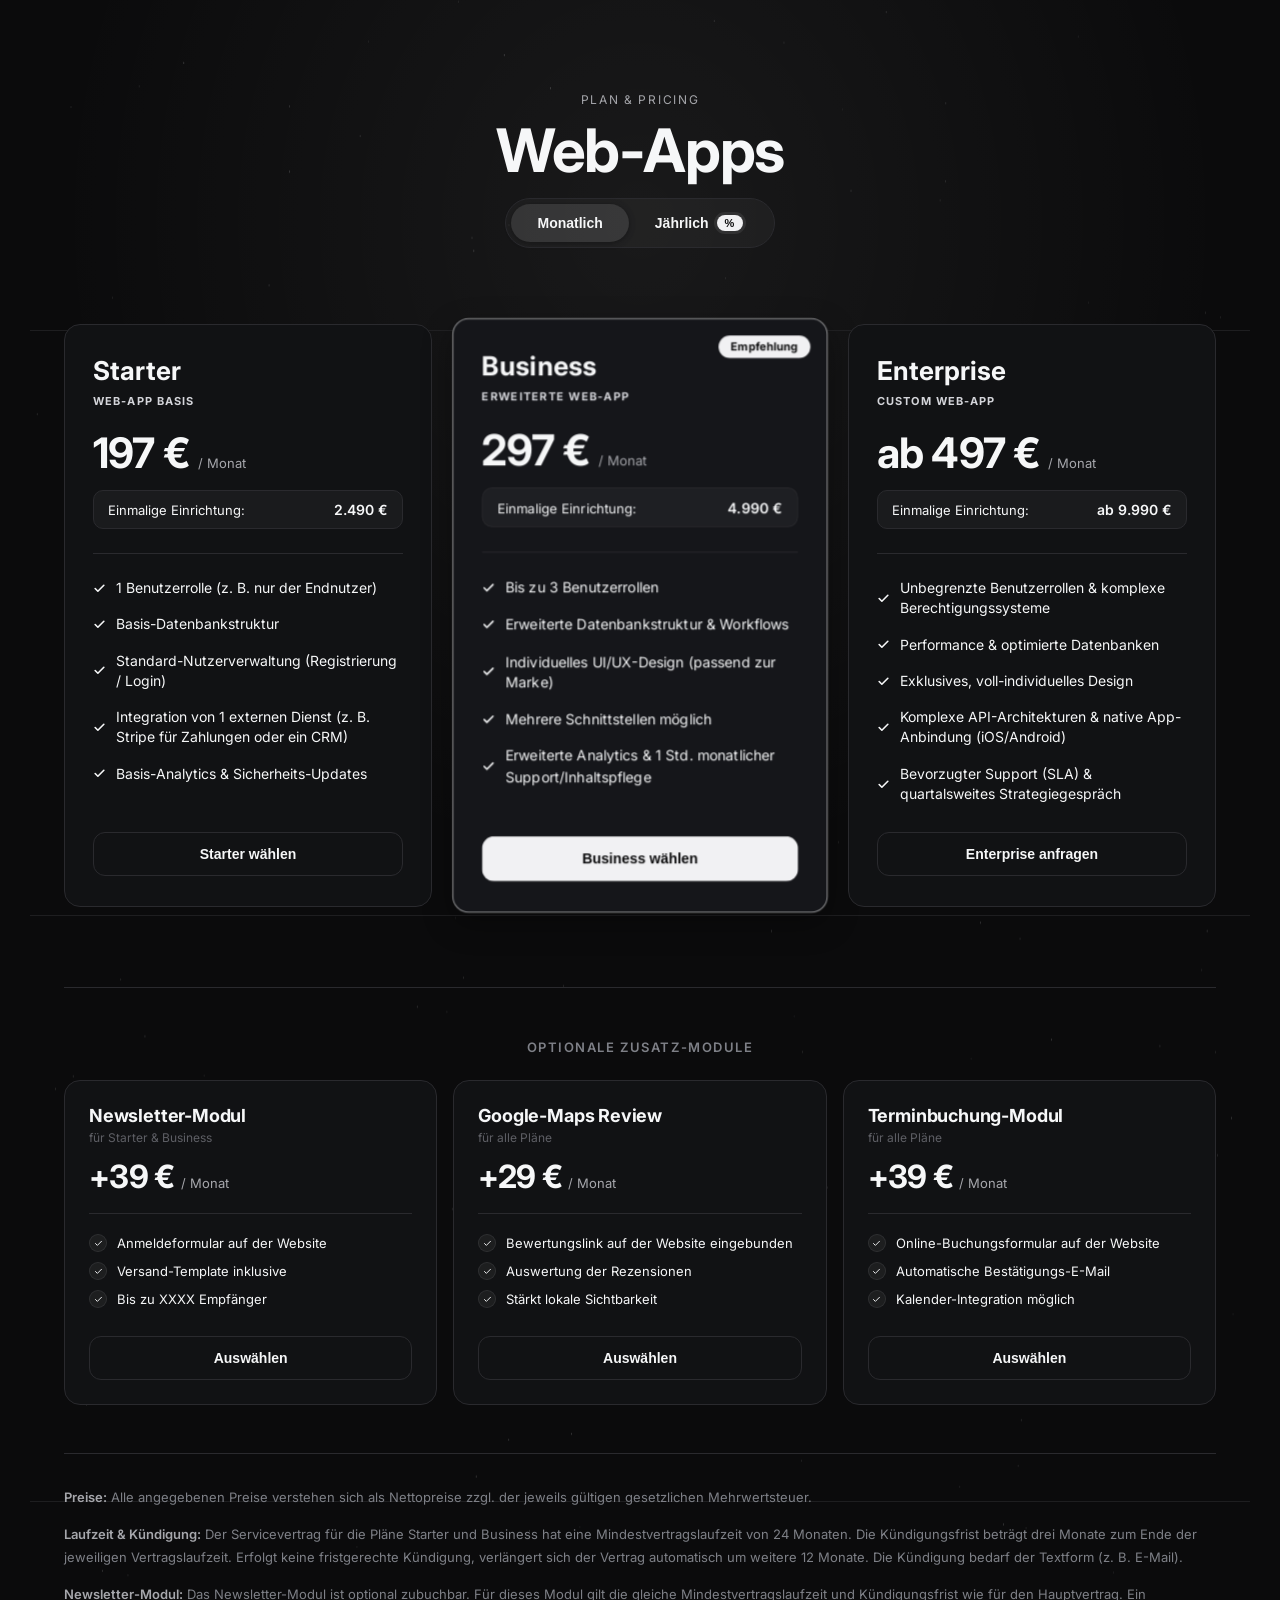
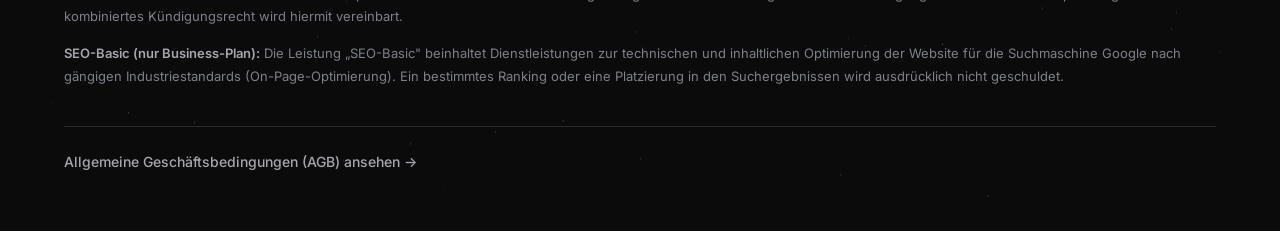
==== product-webapp/index.html @ 9362cd3d "Update Web-Apps pricing page with new prices, setup fees, features, and prefix support" ====
<!DOCTYPE html>
<html lang="de">

<head>
  <meta charset="UTF-8" />
  <meta name="viewport" content="width=device-width, initial-scale=1.0" />
  <title>Occto – Pricing</title>
  <link rel="preconnect" href="https://fonts.googleapis.com">
  <link rel="preconnect" href="https://fonts.gstatic.com" crossorigin>
  <link href="https://fonts.googleapis.com/css2?family=Inter:wght@400;500;600;700&display=swap" rel="stylesheet">
  <link rel="stylesheet" href="../shared-assets/style.css">
</head>

<body>
  <section data-locked id="root">
    <div class="vignette"></div>
    <div class="accent-lines" aria-hidden="true">
      <div class="hline"></div>
      <div class="hline"></div>
      <div class="hline"></div>
      <div class="vline"></div>
      <div class="vline"></div>
      <div class="vline"></div>
    </div>
    <canvas class="particles" id="particles"></canvas>

    <div class="container">
      <div class="head">
        <p class="kicker">Plan &amp; Pricing</p>
        <h1 class="title">Web-Apps</h1>
        <div class="toggle-wrap">
          <div class="toggle-group">
            <div class="toggle" role="tablist">
              <button id="btnMonthly" class="active" type="button">Monatlich</button>
              <button id="btnYearly" type="button">
                Jährlich
                <span class="save-pill">%</span>
              </button>
            </div>
            <div class="save-line" id="saveLine">&nbsp;</div>
          </div>
        </div>
      </div>

      <div class="grid" id="grid"></div>

      <hr class="section-divider">

      <div class="addons">
        <div class="addons-header">
          <span class="addons-eyebrow">Optionale Zusatz-Module</span>
        </div>
        <div class="addons-grid">
          <div class="addon-card">
            <h3 class="addon-name">Newsletter-Modul</h3>
            <p class="addon-avail">für Starter &amp; Business</p>
            <div class="addon-price-row">
              <span class="addon-amt">+39 €</span>
              <span class="addon-per">/ Monat</span>
            </div>
            <div class="addon-divider"></div>
            <ul class="addon-feat">
              <li>Anmeldeformular auf der Website</li>
              <li>Versand-Template inklusive</li>
              <li>Bis zu XXXX Empfänger</li>
            </ul>
            <button class="btn btn-ghost" type="button" onclick="window.location.href='mailto:hello@occto.com?subject=Anfrage Newsletter-Modul'">Auswählen</button>
          </div>
          <div class="addon-card">
            <h3 class="addon-name">Google-Maps Review</h3>
            <p class="addon-avail">für alle Pläne</p>
            <div class="addon-price-row">
              <span class="addon-amt">+29 €</span>
              <span class="addon-per">/ Monat</span>
            </div>
            <div class="addon-divider"></div>
            <ul class="addon-feat">
              <li>Bewertungslink auf der Website eingebunden</li>
              <li>Auswertung der Rezensionen</li>
              <li>Stärkt lokale Sichtbarkeit</li>
            </ul>
            <button class="btn btn-ghost" type="button" onclick="window.location.href='mailto:hello@occto.com?subject=Anfrage Google-Maps Review'">Auswählen</button>
          </div>
          <div class="addon-card">
            <h3 class="addon-name">Terminbuchung-Modul</h3>
            <p class="addon-avail">für alle Pläne</p>
            <div class="addon-price-row">
              <span class="addon-amt">+39 €</span>
              <span class="addon-per">/ Monat</span>
            </div>
            <div class="addon-divider"></div>
            <ul class="addon-feat">
              <li>Online-Buchungsformular auf der Website</li>
              <li>Automatische Bestätigungs-E-Mail</li>
              <li>Kalender-Integration möglich</li>
            </ul>
            <button class="btn btn-ghost" type="button" onclick="window.location.href='mailto:hello@occto.com?subject=Anfrage Terminbuchung-Modul'">Auswählen</button>
          </div>
        </div>
      </div>

      <div class="legal">
        <p><b>Preise:</b> Alle angegebenen Preise verstehen sich als Nettopreise zzgl. der jeweils gültigen gesetzlichen
          Mehrwertsteuer.</p>
        <p><b>Laufzeit & Kündigung:</b> Der Servicevertrag für die Pläne Starter und Business hat eine
          Mindestvertragslaufzeit von 24 Monaten. Die Kündigungsfrist beträgt drei Monate zum Ende der jeweiligen
          Vertragslaufzeit. Erfolgt keine fristgerechte Kündigung, verlängert sich der Vertrag automatisch um weitere 12
          Monate. Die Kündigung bedarf der Textform (z.&nbsp;B. E-Mail).</p>

        <p><b>Newsletter-Modul:</b> Das Newsletter-Modul ist optional zubuchbar. Für dieses Modul gilt die gleiche
          Mindestvertragslaufzeit und Kündigungsfrist wie für den Hauptvertrag. Ein kombiniertes Kündigungsrecht wird
          hiermit vereinbart.</p>
        <p><b>SEO-Basic (nur Business-Plan):</b> Die Leistung „SEO-Basic" beinhaltet Dienstleistungen zur technischen
          und inhaltlichen Optimierung der Website für die Suchmaschine Google nach gängigen Industriestandards
          (On-Page-Optimierung). Ein bestimmtes Ranking oder eine Platzierung in den Suchergebnissen wird ausdrücklich
          nicht geschuldet.</p>

        <div class="legal-footer">
          <a href="../agb.html">Allgemeine Geschäftsbedingungen (AGB) ansehen &rarr;</a>
        </div>
      </div>
    </div>
  </section>

  <script>
    // CHECK SVG icon
    const ICON_CHECK = '<svg xmlns="http://www.w3.org/2000/svg" viewBox="0 0 24 24" fill="none" stroke="currentColor" stroke-width="3" stroke-linecap="round" stroke-linejoin="round"><polyline points="20 6 9 17 4 12"/></svg>';

    // Yearly = 11 × monthly  →  1 Monat gratis
    const YEAR_MULT = 11;

    const plans = [
      {
        id: "starter",
        name: "Starter",
        concept: "Web-App Basis",
        monthly: 197,
        setup: "2.490 €",
        features: [
          { label: "Umfang", value: "1 Benutzerrolle (z. B. nur der Endnutzer)" },
          { label: "Datenbank", value: "Basis-Datenbankstruktur" },
          { label: "Nutzer", value: "Standard-Nutzerverwaltung (Registrierung / Login)" },
          { label: "Schnittstelle", value: "Integration von 1 externen Dienst (z. B. Stripe für Zahlungen oder ein CRM)" },
          { label: "Service", value: "Basis-Analytics & Sicherheits-Updates" },
        ],
        cta: "Starter wählen",
        highlighted: false,
      },
      {
        id: "business",
        name: "Business",
        concept: "Erweiterte Web-App",
        monthly: 297,
        setup: "4.990 €",
        features: [
          { label: "Umfang", value: "Bis zu 3 Benutzerrollen" },
          { label: "Datenbank", value: "Erweiterte Datenbankstruktur & Workflows" },
          { label: "Design", value: "Individuelles UI/UX-Design (passend zur Marke)" },
          { label: "Schnittstelle", value: "Mehrere Schnittstellen möglich" },
          { label: "Support", value: "Erweiterte Analytics & 1 Std. monatlicher Support/Inhaltspflege" },
        ],
        cta: "Business wählen",
        highlighted: true,
        badge: "Empfehlung",
      },
      {
        id: "enterprise",
        name: "Enterprise",
        concept: "Custom Web-App",
        monthly: 497,
        setup: "ab 9.990 €",
        prefix: "ab ",
        features: [
          { label: "Umfang", value: "Unbegrenzte Benutzerrollen & komplexe Berechtigungssysteme" },
          { label: "Datenbank", value: "Performance & optimierte Datenbanken" },
          { label: "Design", value: "Exklusives, voll-individuelles Design" },
          { label: "Schnittstelle", value: "Komplexe API-Architekturen & native App-Anbindung (iOS/Android)" },
          { label: "Support", value: "Bevorzugter Support (SLA) & quartalsweites Strategiegespräch" },
        ],
        cta: "Enterprise anfragen",
      },
    ];

    let isYearly = false;

    const fmtEUR = (n) => new Intl.NumberFormat("de-DE", { style: "currency", currency: "EUR", maximumFractionDigits: 0 }).format(n);

    function render() {
      const grid = document.getElementById("grid");
      grid.innerHTML = "";
      plans.forEach((p, i) => {
        const yearly = p.monthly * YEAR_MULT;
        const price = isYearly ? yearly : p.monthly;
        const unit = isYearly ? "/ Jahr" : "/ Monat";
        const popClass = p.highlighted ? "pop is-anim" : "";
        const badge = p.badge
          ? `<div class="badge">${p.badge}</div>` : "";

        const featHtml = p.features.map(f =>
          `<li>
             <span class="check">${ICON_CHECK}</span>
             <span class="value">${f.value}</span>
           </li>`
        ).join("");

        const btnClass = p.highlighted ? "btn btn-primary" : "btn btn-ghost";
        const prefix = p.prefix ? p.prefix : "";
        const savingsHtml = isYearly
          ? `<div class="savings show"><span class="savings-dot"></span>Du sparst ${prefix}${fmtEUR(p.monthly)} / Jahr</div>`
          : `<div class="savings">&nbsp;</div>`;

        const html = `
        <div class="card ${popClass}" style="animation-delay:${0.32 + i * 0.08}s">
          ${badge}
          <h3 class="plan-name">${p.name}</h3>
          <p class="plan-concept">${p.concept}</p>

          <div class="price-row">
            <span class="price">${prefix}${fmtEUR(price)}</span>
            <span class="price-unit">${unit}</span>
          </div>
          ${savingsHtml}
          <div class="setup">Einmalige Einrichtung: <b>${p.setup}</b></div>

          <div class="divider"></div>

          <ul class="feat">${featHtml}</ul>

          <button class="${btnClass}" type="button" onclick="window.location.href='mailto:hello@occto.com?subject=Anfrage Paket ${p.name}'">
            ${p.cta}
          </button>
        </div>`;
        grid.insertAdjacentHTML("beforeend", html);
      });

      // Update savings line under toggle
      const line = document.getElementById("saveLine");
      line.innerHTML = isYearly
        ? `Bei jährlicher Zahlung: <b>1 Monat gratis</b> in jedem Paket inklusive`
        : `&nbsp;`;
    }

    const btnM = document.getElementById("btnMonthly");
    const btnY = document.getElementById("btnYearly");
    btnM.addEventListener("click", () => { isYearly = false; btnM.classList.add("active"); btnY.classList.remove("active"); render(); });
    btnY.addEventListener("click", () => { isYearly = true; btnY.classList.add("active"); btnM.classList.remove("active"); render(); });

    render();

    // After entrance animation, clear it so CSS hover transform can take over
    document.getElementById("grid").addEventListener("animationend", e => {
      const el = e.target;
      if (el.classList.contains("pop")) {
        el.style.animation = "none";
        el.style.opacity = "1";
      }
    });

    // Reveal animations
    requestAnimationFrame(() => document.getElementById("root").classList.add("is-ready"));

    // Particle background
    (function () {
      const canvas = document.getElementById("particles");
      const ctx = canvas.getContext("2d");
      function size() {
        const r = canvas.parentElement.getBoundingClientRect();
        const dpr = Math.min(window.devicePixelRatio || 1, 2);
        canvas.width = Math.floor(r.width * dpr);
        canvas.height = Math.floor(r.height * dpr);
        canvas.style.width = r.width + "px";
        canvas.style.height = r.height + "px";
        ctx.setTransform(dpr, 0, 0, dpr, 0, 0);
      }
      let parts = [], raf = 0;
      const make = () => ({
        x: Math.random() * canvas.width, y: Math.random() * canvas.height,
        v: Math.random() * 0.25 + 0.05, o: Math.random() * 0.35 + 0.15
      });
      function init() {
        parts = [];
        const w = canvas.width / (window.devicePixelRatio || 1);
        const h = canvas.height / (window.devicePixelRatio || 1);
        const count = Math.floor((w * h) / 12000);
        for (let i = 0; i < count; i++) parts.push(make());
      }
      function draw() {
        const w = canvas.width / (window.devicePixelRatio || 1);
        const h = canvas.height / (window.devicePixelRatio || 1);
        ctx.clearRect(0, 0, w, h);
        parts.forEach(p => {
          p.y -= p.v;
          if (p.y < 0) { p.x = Math.random() * w; p.y = h + Math.random() * 40; p.v = Math.random() * 0.25 + 0.05; p.o = Math.random() * 0.35 + 0.15; }
          ctx.fillStyle = `rgba(240,240,242,${p.o})`;
          ctx.fillRect(p.x, p.y, 0.7, 2.2);
        });
        raf = requestAnimationFrame(draw);
      }
      size(); init(); draw();
      new ResizeObserver(() => { size(); init(); }).observe(document.getElementById("root"));
    })();
  </script>
</body>

</html>
---- shared-assets/style.css ----
:root {
  --bg: #0b0b0c;
  --text: #f6f7f8;
  --muted: #a6a7ac;
  --border: #2a2a2e;
  --card: #111214;
  --card-muted: #0f1012;
  --card-pop: #15161a;
  --accent-line: #27272a;
  --glow: rgba(255, 255, 255, 0.08);
  --btn-primary-bg: #f1f1f3;
  --btn-primary-fg: #0c0c0d;
  --btn-ghost-border: #2a2a2e;
  --btn-ghost-hover: rgba(255, 255, 255, 0.04);
}

* {
  box-sizing: border-box
}

html,
body {
  margin: 0;
  min-height: 100%;
  background: var(--bg);
  color: var(--text);
  font-family: "Inter", -apple-system, BlinkMacSystemFont, sans-serif;
  overflow-x: hidden;
  scrollbar-gutter: stable both-edges;
  color-scheme: dark
}

section[data-locked] {
  position: relative;
  width: 100%;
  min-height: 100vh;
  overflow: hidden
}

.vignette {
  position: absolute;
  inset: 0;
  pointer-events: none;
  background: radial-gradient(80% 60% at 50% 12%, rgba(255, 255, 255, .06), transparent 60%)
}

.accent-lines {
  position: absolute;
  inset: 0;
  pointer-events: none;
  opacity: .7
}

.accent-lines .hline,
.accent-lines .vline {
  position: absolute;
  background: var(--accent-line);
  animation-fill-mode: forwards
}

.accent-lines .hline {
  left: 0;
  right: 0;
  height: 1px;
  transform: scaleX(0);
  transform-origin: 50% 50%
}

.accent-lines .vline {
  top: 0;
  bottom: 0;
  width: 1px;
  transform: scaleY(0);
  transform-origin: 50% 0%
}

.is-ready .accent-lines .hline:nth-of-type(1) {
  top: 18%;
  animation: drawX .6s ease .08s forwards
}

.is-ready .accent-lines .hline:nth-of-type(2) {
  top: 50%;
  animation: drawX .6s ease .16s forwards
}

.is-ready .accent-lines .hline:nth-of-type(3) {
  top: 82%;
  animation: drawX .6s ease .24s forwards
}

.is-ready .accent-lines .vline:nth-of-type(1) {
  left: 18%;
  animation: drawY .7s ease .20s forwards
}

.is-ready .accent-lines .vline:nth-of-type(2) {
  left: 50%;
  animation: drawY .7s ease .28s forwards
}

.is-ready .accent-lines .vline:nth-of-type(3) {
  left: 82%;
  animation: drawY .7s ease .36s forwards
}

@keyframes drawX {
  to {
    transform: scaleX(1)
  }
}

@keyframes drawY {
  to {
    transform: scaleY(1)
  }
}

canvas.particles {
  position: absolute;
  inset: 0;
  width: 100%;
  height: 100%;
  opacity: .5;
  pointer-events: none
}

.container {
  position: relative;
  max-width: 1200px;
  margin: 0 auto;
  padding: 80px 24px 60px
}

.head {
  text-align: center;
  max-width: 760px;
  margin: 0 auto 48px
}

.kicker,
.title,
.subtitle,
.toggle-wrap {
  opacity: 0;
  transform: translateY(8px)
}

.is-ready .kicker {
  animation: kIn .5s ease .08s forwards;
  letter-spacing: .22em
}

.is-ready .title {
  animation: tIn .6s cubic-bezier(.22, 1, .36, 1) .16s forwards
}

.is-ready .subtitle {
  animation: sIn .6s ease .26s forwards
}

.is-ready .toggle-wrap {
  animation: sIn .6s ease .32s forwards
}

@keyframes kIn {
  to {
    opacity: .9;
    transform: none;
    letter-spacing: .14em
  }
}

@keyframes tIn {
  to {
    opacity: 1;
    transform: none
  }
}

@keyframes sIn {
  to {
    opacity: 1;
    transform: none
  }
}

.kicker {
  font-size: 12px;
  text-transform: uppercase;
  letter-spacing: .14em;
  color: #b5b6bb;
  margin-bottom: 12px
}

.title {
  font-size: clamp(36px, 5vw, 60px);
  font-weight: 700;
  letter-spacing: -.02em;
  line-height: 1.05;
  margin: 0 0 16px
}

.title-dim {
  color: #4a4b52
}

.subtitle {
  font-size: 18px;
  color: var(--muted);
  margin: 0 0 24px
}

/* Toggle group with savings hint */
.toggle-group {
  display: inline-flex;
  flex-direction: column;
  align-items: center;
  gap: 10px
}

.toggle {
  display: inline-flex;
  align-items: center;
  border-radius: 9999px;
  padding: 5px;
  background: rgba(255, 255, 255, .04);
  border: 1px solid var(--border);
  position: relative
}

.toggle button {
  position: relative;
  padding: 11px 26px;
  border-radius: 9999px;
  font-size: 14px;
  font-weight: 600;
  border: 0;
  cursor: pointer;
  color: var(--text);
  background: transparent;
  transition: background .2s ease, color .2s ease, box-shadow .2s ease;
  display: inline-flex;
  align-items: center;
  gap: 8px
}

.toggle button.active {
  background: rgba(255, 255, 255, .10);
  color: var(--text);
  box-shadow: 0 1px 6px rgba(0, 0, 0, .35)
}

.toggle button .save-pill {
  display: inline-flex;
  align-items: center;
  gap: 4px;
  background: #f1f1f3;
  color: #0c0c0d;
  border-radius: 9999px;
  padding: 2px 8px;
  font-size: 11px;
  font-weight: 700;
  letter-spacing: .02em;
  box-shadow: 0 0 0 3px rgba(255, 255, 255, .08)
}

.save-line {
  font-size: 13px;
  color: #b5b6bb;
  min-height: 18px;
  transition: opacity .2s
}

.save-line b {
  color: #f6f7f8;
  font-weight: 700
}

.grid {
  display: grid;
  grid-template-columns: 1fr;
  gap: 24px;
  max-width: 1200px;
  margin: 0 auto
}

@media(min-width:900px) {
  .grid {
    grid-template-columns: repeat(3, 1fr)
  }
}

.card {
  position: relative;
  background: var(--card);
  border: 1px solid var(--border);
  border-radius: 16px;
  padding: 30px 28px;
  opacity: 0;
  transform: translateY(12px);
  display: flex;
  flex-direction: column
}

.is-ready .card {
  animation: fadeUp .6s ease forwards
}

@keyframes fadeUp {
  to {
    opacity: 1;
    transform: translateY(0)
  }
}

.card.pop {
  background: var(--card-pop);
  border-color: rgba(255, 255, 255, .55);
  transform: scale(1.02);
  box-shadow: 0 10px 30px rgba(0, 0, 0, .35);
  backdrop-filter: blur(6px);
  transition: transform .2s ease, border-color .2s ease, box-shadow .2s ease
}

.card.pop:hover {
  transform: scale(1.05);
  border-color: rgba(255, 255, 255, .8);
  box-shadow: 0 20px 56px rgba(0, 0, 0, .5), 0 0 0 1px rgba(255, 255, 255, .08)
}

.card.pop.is-anim {
  animation: fadeUpPop .6s ease forwards
}

@keyframes fadeUpPop {
  to {
    opacity: 1;
    transform: translateY(0) scale(1.02)
  }
}

.badge {
  position: absolute;
  top: 16px;
  right: 16px;
  background: #f1f1f3;
  border: none;
  border-radius: 9999px;
  padding: 4px 12px;
  font-size: 11px;
  font-weight: 700;
  color: #0c0c0d;
  display: flex;
  align-items: center;
  gap: 6px
}

.badge .dot {
  display: inline-block;
  width: 5px;
  height: 5px;
  border-radius: 50%;
  background: #0c0c0d;
  opacity: .5;
  animation: pulse 1.6s infinite
}

@keyframes pulse {
  50% {
    opacity: .4
  }
}

.plan-name {
  font-size: 26px;
  font-weight: 700;
  margin: 0 0 8px;
  color: var(--text)
}

.plan-concept {
  display: inline-block;
  font-size: 11px;
  font-weight: 700;
  text-transform: uppercase;
  letter-spacing: .1em;
  color: #d4d5da;
  margin: 0 0 24px
}

.price-row {
  display: flex;
  align-items: baseline;
  gap: 8px;
  flex-wrap: wrap
}

.price {
  font-size: 42px;
  font-weight: 700;
  color: var(--text);
  line-height: 1;
  letter-spacing: -.02em
}

.price-unit {
  font-size: 13px;
  color: var(--muted)
}

.savings {
  display: inline-flex;
  align-items: center;
  gap: 7px;
  font-size: 12px;
  font-weight: 700;
  color: #e6e7ea;
  background: rgba(255, 255, 255, .06);
  border: 1px solid rgba(255, 255, 255, .12);
  border-radius: 9999px;
  padding: 0 12px;
  height: 0;
  overflow: hidden;
  margin-top: 0;
  opacity: 0;
  letter-spacing: .01em;
  transition: opacity .25s ease, height .25s ease, margin-top .25s ease, padding .25s ease
}

.savings.show {
  height: 30px;
  margin-top: 10px;
  padding: 5px 12px;
  opacity: 1
}

.savings .savings-dot {
  width: 5px;
  height: 5px;
  border-radius: 50%;
  background: rgba(255, 255, 255, .6);
  flex-shrink: 0
}

.setup {
  margin-top: 14px;
  display: inline-flex;
  align-items: center;
  justify-content: space-between;
  width: 100%;
  background: rgba(255, 255, 255, .04);
  border: 1px solid var(--border);
  border-radius: 10px;
  padding: 10px 14px;
  font-size: 13px;
  color: var(--text)
}

.setup b {
  color: var(--text);
  font-weight: 600;
  font-size: 14px
}

.divider {
  height: 1px;
  background: var(--border);
  margin: 24px 0
}

/* Cleaner, more readable bullets */
.feat {
  list-style: none;
  padding: 0;
  margin: 0 0 28px;
  display: flex;
  flex-direction: column;
  gap: 16px
}

.feat li {
  display: flex;
  align-items: center;
  gap: 10px
}

.feat .check {
  display: inline-flex;
  align-items: center;
  justify-content: center;
  color: #f6f7f8;
  flex-shrink: 0
}

.feat .check svg {
  width: 13px;
  height: 13px
}

.feat .label {
  display: none
}

.feat .value {
  font-size: 14px;
  line-height: 1.45;
  color: var(--text);
  font-weight: 400
}

.btn {
  display: inline-flex;
  align-items: center;
  justify-content: center;
  gap: 8px;
  width: 100%;
  padding: 13px 18px;
  border-radius: 12px;
  font-weight: 600;
  font-size: 14px;
  cursor: pointer;
  transition: filter .15s ease, background .2s ease, transform .15s ease;
  border: 1px solid transparent;
  text-decoration: none;
  margin-top: auto
}

.btn-primary {
  background: var(--btn-primary-bg);
  color: var(--btn-primary-fg)
}

.btn-primary:hover {
  filter: brightness(.95)
}

.btn-ghost {
  background: transparent;
  color: var(--text);
  border-color: var(--btn-ghost-border)
}

.btn-ghost:hover {
  background: var(--btn-ghost-hover)
}

.btn:active {
  transform: translateY(1px)
}

.section-divider {
  border: none;
  border-top: 1px solid var(--border);
  margin: 80px 0 0
}

/* Add-ons */
.addons {
  margin-top: 48px
}

.addons-header {
  text-align: center;
  margin-bottom: 24px
}

.addons-eyebrow {
  display: inline-flex;
  align-items: center;
  gap: 6px;
  font-size: 13px;
  text-transform: uppercase;
  letter-spacing: .12em;
  color: #7e8087;
  font-weight: 600
}

.addons-eyebrow .pulse {
  width: 4px;
  height: 4px;
  border-radius: 9999px;
  background: rgba(255, 255, 255, .4);
  animation: pulse 1.8s infinite
}

.addons-grid {
  display: grid;
  grid-template-columns: 1fr;
  gap: 16px
}

@media(min-width: 760px) {
  .addons-grid {
    grid-template-columns: repeat(3, 1fr)
  }
}

.addon-card {
  background: var(--card);
  border: 1px solid var(--border);
  border-radius: 16px;
  padding: 24px 24px;
  display: flex;
  flex-direction: column
}

.addon-name {
  font-size: 18px;
  font-weight: 700;
  letter-spacing: -.01em;
  margin: 0 0 4px;
  color: var(--text)
}

.addon-avail {
  font-size: 12px;
  color: #5e5f65;
  margin: 0 0 16px
}

.addon-price-row {
  display: flex;
  align-items: baseline;
  gap: 6px
}

.addon-amt {
  font-size: 32px;
  font-weight: 700;
  color: var(--text);
  letter-spacing: -.02em;
  line-height: 1
}

.addon-per {
  font-size: 13px;
  color: var(--muted)
}

.addon-divider {
  height: 1px;
  background: var(--border);
  margin: 20px 0
}

.addon-card .btn {
  margin-top: 28px
}

.addon-feat {
  list-style: none;
  padding: 0;
  margin: 0;
  display: flex;
  flex-direction: column;
  gap: 10px
}

.addon-feat li {
  display: flex;
  align-items: center;
  gap: 10px;
  font-size: 13px;
  color: var(--text)
}

.addon-feat li::before {
  content: "";
  display: inline-block;
  width: 16px;
  height: 16px;
  flex-shrink: 0;
  background: rgba(255, 255, 255, .05);
  border: 1px solid rgba(255, 255, 255, .08);
  border-radius: 50%;
  background-image: url("data:image/svg+xml,%3Csvg xmlns='http://www.w3.org/2000/svg' viewBox='0 0 24 24' fill='none' stroke='%23f6f7f8' stroke-width='2.5' stroke-linecap='round' stroke-linejoin='round'%3E%3Cpolyline points='20 6 9 17 4 12'/%3E%3C/svg%3E");
  background-size: 9px;
  background-repeat: no-repeat;
  background-position: center
}

.legal {
  margin-top: 48px;
  border-top: 1px solid var(--border);
  padding-top: 32px;
  display: flex;
  flex-direction: column;
  gap: 14px
}

.legal p {
  margin: 0;
  font-size: 13px;
  line-height: 1.75;
  color: #7e8087
}

.legal p b {
  color: #a6a7ac;
  font-weight: 600
}

.legal-footer {
  margin-top: 24px;
  padding-top: 24px;
  border-top: 1px solid var(--border)
}

.legal-footer a {
  display: inline-flex;
  align-items: center;
  gap: 6px;
  font-size: 14px;
  font-weight: 500;
  color: #a6a7ac;
  text-decoration: none;
  transition: color .15s ease
}

.legal-footer a:hover {
  color: var(--text)
}

/* ── Mobile ──────────────────────────────────────────── */
@media(max-width: 640px) {

  html,
  body {
    scrollbar-gutter: auto
  }

  .container {
    padding: 40px 16px 48px
  }

  .head {
    margin-bottom: 28px
  }

  .title {
    font-size: 32px
  }

  .subtitle {
    font-size: 15px
  }

  .toggle {
    width: 100%
  }

  .toggle button {
    flex: 1;
    justify-content: center;
    padding: 10px 12px;
    font-size: 13px
  }

  .toggle button .save-pill {
    font-size: 10px;
    padding: 2px 6px
  }

  .save-line {
    font-size: 12px
  }

  .accent-lines .vline {
    display: none
  }

  canvas.particles {
    display: none
  }

  .card {
    padding: 22px 18px
  }

  /* Remove scale on mobile – avoids horizontal overflow */
  .card.pop {
    transform: none;
    box-shadow: 0 4px 20px rgba(0, 0, 0, .3)
  }

  .card.pop.is-anim {
    animation-name: fadeUp
  }

  .card.pop:hover {
    transform: none
  }

  .plan-name {
    font-size: 20px
  }

  .price {
    font-size: 34px
  }

  .setup {
    font-size: 12px
  }

  .feat {
    gap: 14px
  }

  .btn {
    padding: 12px 16px;
    font-size: 13px
  }

  .section-divider {
    margin: 56px 0 0
  }

  .addons {
    margin-top: 40px
  }

  .addons-header {
    margin-bottom: 20px
  }

  .addons-eyebrow {
    font-size: 11px
  }

  .addon-card {
    padding: 20px 18px
  }

  .addon-amt {
    font-size: 26px
  }

  .addon-name {
    font-size: 16px
  }

  .addon-feat li {
    font-size: 13px
  }

  .legal {
    margin-top: 40px
  }

  .legal p {
    font-size: 12px;
    line-height: 1.65
  }

  .legal-footer a {
    font-size: 13px
  }
}
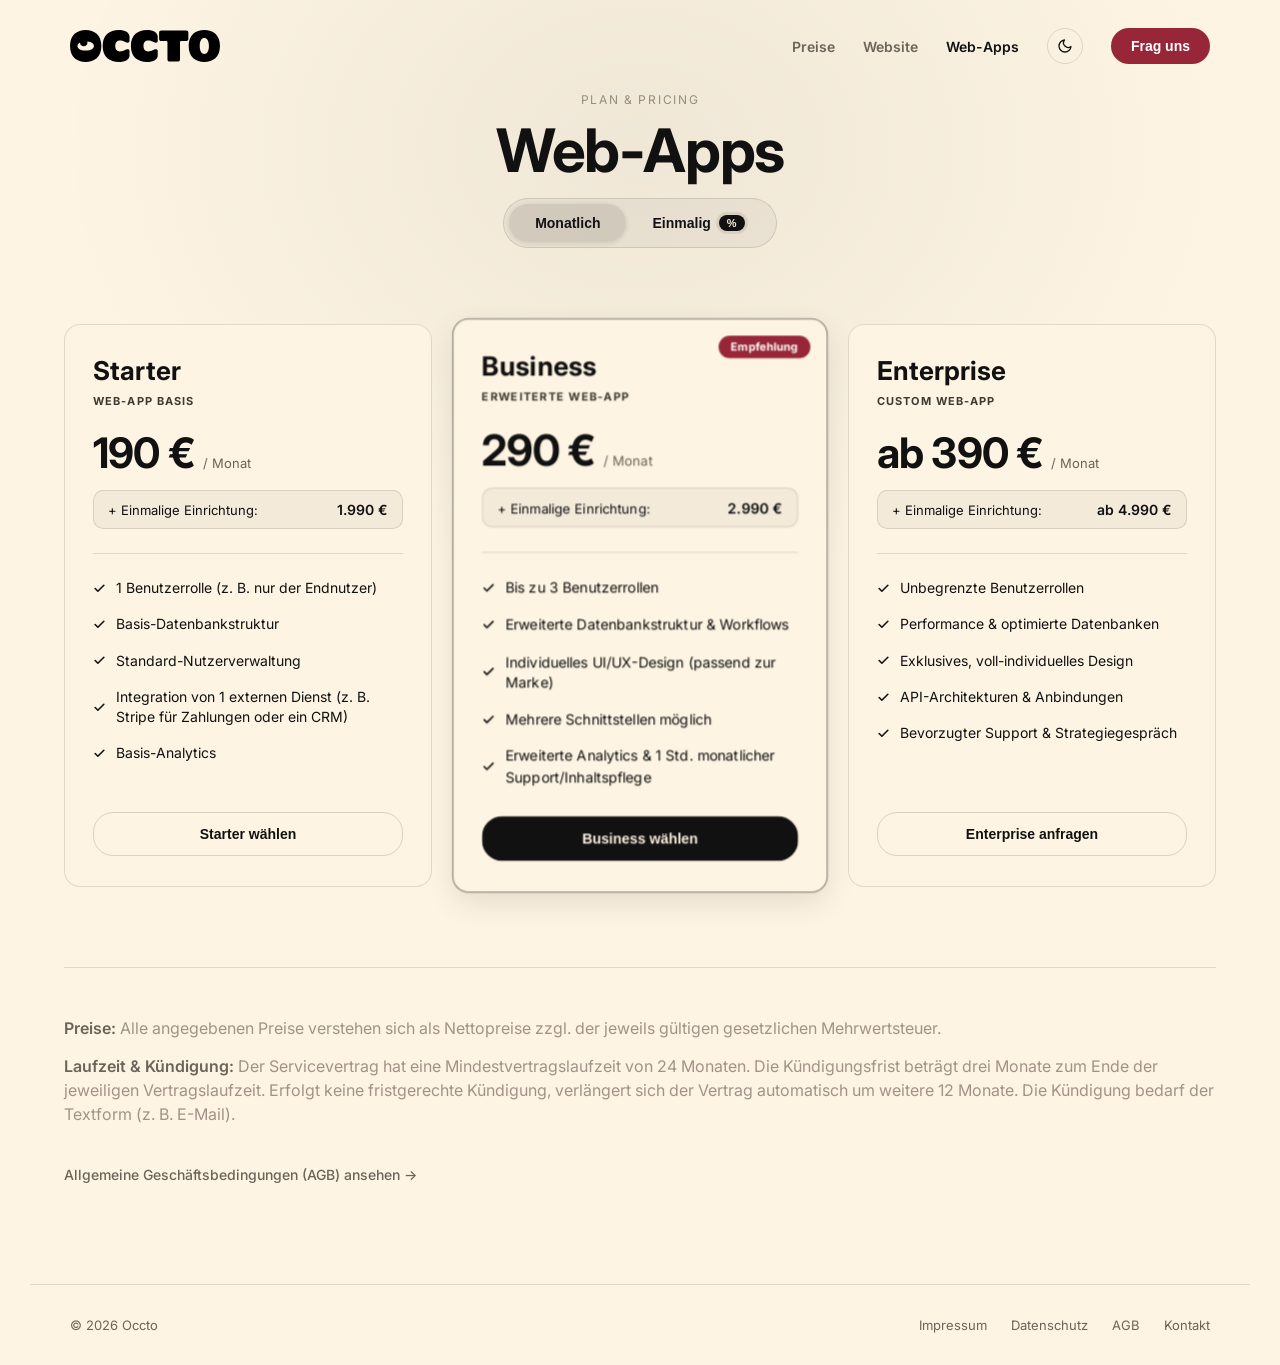
==== commit 6bd063e5: "Add light/dark theme, site nav, footer, legal pages, and mobile menu Introduces a shared header (log" ====
--- a/product-webapp/index.html
+++ b/product-webapp/index.html
@@ -3,26 +3,51 @@
 
 <head>
   <meta charset="UTF-8" />
+  <script>
+    if (localStorage.getItem('occto-theme') === 'dark') document.documentElement.setAttribute('data-theme', 'dark');
+  </script>
   <meta name="viewport" content="width=device-width, initial-scale=1.0" />
   <title>Occto – Pricing</title>
   <link rel="preconnect" href="https://fonts.googleapis.com">
   <link rel="preconnect" href="https://fonts.gstatic.com" crossorigin>
   <link href="https://fonts.googleapis.com/css2?family=Inter:wght@400;500;600;700&display=swap" rel="stylesheet">
   <link rel="stylesheet" href="../shared-assets/style.css">
+  <style>
+    .legal-footer {
+      border-top: none;
+      padding-top: 0;
+    }
+    .legal {
+      border-top: none;
+      padding-top: 0;
+    }
+  </style>
 </head>
 
 <body>
   <section data-locked id="root">
     <div class="vignette"></div>
-    <div class="accent-lines" aria-hidden="true">
-      <div class="hline"></div>
-      <div class="hline"></div>
-      <div class="hline"></div>
-      <div class="vline"></div>
-      <div class="vline"></div>
-      <div class="vline"></div>
-    </div>
     <canvas class="particles" id="particles"></canvas>
+
+    <header class="site-nav">
+      <a href="../index.html" aria-label="Occto Startseite">
+        <img class="site-nav-logo logo-light" src="../shared-assets/occto-logo-black.svg" alt="Occto" />
+        <img class="site-nav-logo logo-dark" src="../shared-assets/occto-logo-white.svg" alt="Occto" />
+      </a>
+      <button class="nav-burger" type="button" onclick="toggleMobileNav()" aria-label="Menü öffnen">
+        <svg xmlns="http://www.w3.org/2000/svg" viewBox="0 0 24 24" fill="none" stroke="currentColor" stroke-width="2" stroke-linecap="round" stroke-linejoin="round"><line x1="3" y1="6" x2="21" y2="6" /><line x1="3" y1="12" x2="21" y2="12" /><line x1="3" y1="18" x2="21" y2="18" /></svg>
+      </button>
+      <nav class="site-nav-links" id="navLinks">
+        <a href="../index.html" class="nav-link">Preise</a>
+        <a href="../product-website/" class="nav-link">Website</a>
+        <a href="../product-webapp/" class="nav-link is-active">Web-Apps</a>
+        <button class="theme-toggle" type="button" onclick="toggleTheme()" aria-label="Theme wechseln">
+          <svg class="icon-sun" xmlns="http://www.w3.org/2000/svg" viewBox="0 0 24 24" fill="none" stroke="currentColor" stroke-width="2" stroke-linecap="round" stroke-linejoin="round"><circle cx="12" cy="12" r="4" /><path d="M12 2v2M12 20v2M4.93 4.93l1.41 1.41M17.66 17.66l1.41 1.41M2 12h2M20 12h2M6.34 17.66l-1.41 1.41M19.07 4.93l-1.41 1.41" /></svg>
+          <svg class="icon-moon" xmlns="http://www.w3.org/2000/svg" viewBox="0 0 24 24" fill="none" stroke="currentColor" stroke-width="2" stroke-linecap="round" stroke-linejoin="round"><path d="M21 12.79A9 9 0 1 1 11.21 3 7 7 0 0 0 21 12.79Z" /></svg>
+        </button>
+        <button class="nav-cta" type="button" onclick="openContactModal()">Frag uns</button>
+      </nav>
+    </header>
 
     <div class="container">
       <div class="head">
@@ -32,8 +57,8 @@
           <div class="toggle-group">
             <div class="toggle" role="tablist">
               <button id="btnMonthly" class="active" type="button">Monatlich</button>
-              <button id="btnYearly" type="button">
-                Jährlich
+              <button id="btnOnetime" type="button">
+                Einmalig
                 <span class="save-pill">%</span>
               </button>
             </div>
@@ -46,74 +71,13 @@
 
       <hr class="section-divider">
 
-      <div class="addons">
-        <div class="addons-header">
-          <span class="addons-eyebrow">Optionale Zusatz-Module</span>
-        </div>
-        <div class="addons-grid">
-          <div class="addon-card">
-            <h3 class="addon-name">Newsletter-Modul</h3>
-            <p class="addon-avail">für Starter &amp; Business</p>
-            <div class="addon-price-row">
-              <span class="addon-amt">+39 €</span>
-              <span class="addon-per">/ Monat</span>
-            </div>
-            <div class="addon-divider"></div>
-            <ul class="addon-feat">
-              <li>Anmeldeformular auf der Website</li>
-              <li>Versand-Template inklusive</li>
-              <li>Bis zu XXXX Empfänger</li>
-            </ul>
-            <button class="btn btn-ghost" type="button" onclick="window.location.href='mailto:hello@occto.com?subject=Anfrage Newsletter-Modul'">Auswählen</button>
-          </div>
-          <div class="addon-card">
-            <h3 class="addon-name">Google-Maps Review</h3>
-            <p class="addon-avail">für alle Pläne</p>
-            <div class="addon-price-row">
-              <span class="addon-amt">+29 €</span>
-              <span class="addon-per">/ Monat</span>
-            </div>
-            <div class="addon-divider"></div>
-            <ul class="addon-feat">
-              <li>Bewertungslink auf der Website eingebunden</li>
-              <li>Auswertung der Rezensionen</li>
-              <li>Stärkt lokale Sichtbarkeit</li>
-            </ul>
-            <button class="btn btn-ghost" type="button" onclick="window.location.href='mailto:hello@occto.com?subject=Anfrage Google-Maps Review'">Auswählen</button>
-          </div>
-          <div class="addon-card">
-            <h3 class="addon-name">Terminbuchung-Modul</h3>
-            <p class="addon-avail">für alle Pläne</p>
-            <div class="addon-price-row">
-              <span class="addon-amt">+39 €</span>
-              <span class="addon-per">/ Monat</span>
-            </div>
-            <div class="addon-divider"></div>
-            <ul class="addon-feat">
-              <li>Online-Buchungsformular auf der Website</li>
-              <li>Automatische Bestätigungs-E-Mail</li>
-              <li>Kalender-Integration möglich</li>
-            </ul>
-            <button class="btn btn-ghost" type="button" onclick="window.location.href='mailto:hello@occto.com?subject=Anfrage Terminbuchung-Modul'">Auswählen</button>
-          </div>
-        </div>
-      </div>
-
       <div class="legal">
         <p><b>Preise:</b> Alle angegebenen Preise verstehen sich als Nettopreise zzgl. der jeweils gültigen gesetzlichen
           Mehrwertsteuer.</p>
-        <p><b>Laufzeit & Kündigung:</b> Der Servicevertrag für die Pläne Starter und Business hat eine
+        <p><b>Laufzeit & Kündigung:</b> Der Servicevertrag hat eine
           Mindestvertragslaufzeit von 24 Monaten. Die Kündigungsfrist beträgt drei Monate zum Ende der jeweiligen
           Vertragslaufzeit. Erfolgt keine fristgerechte Kündigung, verlängert sich der Vertrag automatisch um weitere 12
           Monate. Die Kündigung bedarf der Textform (z.&nbsp;B. E-Mail).</p>
-
-        <p><b>Newsletter-Modul:</b> Das Newsletter-Modul ist optional zubuchbar. Für dieses Modul gilt die gleiche
-          Mindestvertragslaufzeit und Kündigungsfrist wie für den Hauptvertrag. Ein kombiniertes Kündigungsrecht wird
-          hiermit vereinbart.</p>
-        <p><b>SEO-Basic (nur Business-Plan):</b> Die Leistung „SEO-Basic" beinhaltet Dienstleistungen zur technischen
-          und inhaltlichen Optimierung der Website für die Suchmaschine Google nach gängigen Industriestandards
-          (On-Page-Optimierung). Ein bestimmtes Ranking oder eine Platzierung in den Suchergebnissen wird ausdrücklich
-          nicht geschuldet.</p>
 
         <div class="legal-footer">
           <a href="../agb.html">Allgemeine Geschäftsbedingungen (AGB) ansehen &rarr;</a>
@@ -122,26 +86,50 @@
     </div>
   </section>
 
+  <footer class="site-footer">
+    <p class="footer-copy">&copy; 2026 Occto</p>
+    <nav class="footer-links">
+      <a href="../impressum.html">Impressum</a>
+      <a href="../datenschutz.html">Datenschutz</a>
+      <a href="../agb.html">AGB</a>
+      <button type="button" onclick="openContactModal()">Kontakt</button>
+    </nav>
+  </footer>
+
+  <div class="modal-overlay" id="contactModal" hidden>
+    <div class="modal-box" role="dialog" aria-modal="true" aria-labelledby="modalTitle">
+      <button class="modal-close" id="modalClose" type="button" aria-label="Schließen">&times;</button>
+      <h3 id="modalTitle">Jetzt anfragen</h3>
+      <p class="modal-sub">Wir freuen uns auf Ihre Nachricht:</p>
+      <div class="modal-contact">
+        <p class="modal-name">Wesley Oliveira</p>
+        <p class="modal-line"><span>Tel. oder WhatsApp:</span><a href="tel:+4917642772208">+49 176 42772208</a></p>
+        <p class="modal-line"><span>E-Mail:</span><a href="mailto:wesley@occto.io">wesley@occto.io</a></p>
+      </div>
+    </div>
+  </div>
+
   <script>
     // CHECK SVG icon
     const ICON_CHECK = '<svg xmlns="http://www.w3.org/2000/svg" viewBox="0 0 24 24" fill="none" stroke="currentColor" stroke-width="3" stroke-linecap="round" stroke-linejoin="round"><polyline points="20 6 9 17 4 12"/></svg>';
 
-    // Yearly = 11 × monthly  →  1 Monat gratis
-    const YEAR_MULT = 11;
+    // Einmalzahlung = Einrichtung + Laufzeit von 2 Jahren im Voraus
+    const ONETIME_COMPARE_MONTHS = 24;
 
     const plans = [
       {
         id: "starter",
         name: "Starter",
         concept: "Web-App Basis",
-        monthly: 197,
-        setup: "2.490 €",
+        monthly: 190,
+        setupAmount: 1990,
+        onetimeAmount: 6390,
         features: [
           { label: "Umfang", value: "1 Benutzerrolle (z. B. nur der Endnutzer)" },
           { label: "Datenbank", value: "Basis-Datenbankstruktur" },
-          { label: "Nutzer", value: "Standard-Nutzerverwaltung (Registrierung / Login)" },
+          { label: "Nutzer", value: "Standard-Nutzerverwaltung" },
           { label: "Schnittstelle", value: "Integration von 1 externen Dienst (z. B. Stripe für Zahlungen oder ein CRM)" },
-          { label: "Service", value: "Basis-Analytics & Sicherheits-Updates" },
+          { label: "Service", value: "Basis-Analytics" },
         ],
         cta: "Starter wählen",
         highlighted: false,
@@ -150,8 +138,9 @@
         id: "business",
         name: "Business",
         concept: "Erweiterte Web-App",
-        monthly: 297,
-        setup: "4.990 €",
+        monthly: 290,
+        setupAmount: 2990,
+        onetimeAmount: 9790,
         features: [
           { label: "Umfang", value: "Bis zu 3 Benutzerrollen" },
           { label: "Datenbank", value: "Erweiterte Datenbankstruktur & Workflows" },
@@ -167,21 +156,23 @@
         id: "enterprise",
         name: "Enterprise",
         concept: "Custom Web-App",
-        monthly: 497,
-        setup: "ab 9.990 €",
+        monthly: 390,
+        setupAmount: 4990,
+        onetimeAmount: 14190,
         prefix: "ab ",
         features: [
-          { label: "Umfang", value: "Unbegrenzte Benutzerrollen & komplexe Berechtigungssysteme" },
+          { label: "Umfang", value: "Unbegrenzte Benutzerrollen" },
           { label: "Datenbank", value: "Performance & optimierte Datenbanken" },
           { label: "Design", value: "Exklusives, voll-individuelles Design" },
-          { label: "Schnittstelle", value: "Komplexe API-Architekturen & native App-Anbindung (iOS/Android)" },
-          { label: "Support", value: "Bevorzugter Support (SLA) & quartalsweites Strategiegespräch" },
+          { label: "Schnittstelle", value: "API-Architekturen & Anbindungen" },
+          { label: "Support", value: "Bevorzugter Support & Strategiegespräch" },
         ],
         cta: "Enterprise anfragen",
       },
     ];
 
-    let isYearly = false;
+    // "monthly" | "onetime"
+    let billing = "monthly";
 
     const fmtEUR = (n) => new Intl.NumberFormat("de-DE", { style: "currency", currency: "EUR", maximumFractionDigits: 0 }).format(n);
 
@@ -189,9 +180,13 @@
       const grid = document.getElementById("grid");
       grid.innerHTML = "";
       plans.forEach((p, i) => {
-        const yearly = p.monthly * YEAR_MULT;
-        const price = isYearly ? yearly : p.monthly;
-        const unit = isYearly ? "/ Jahr" : "/ Monat";
+        const prefix = p.prefix ? p.prefix : "";
+        const setupDisplay = `${prefix}${fmtEUR(p.setupAmount)}`;
+
+        let price, unit;
+        if (billing === "onetime") { price = p.onetimeAmount; unit = "einmalig"; }
+        else { price = p.monthly; unit = "/ Monat"; }
+
         const popClass = p.highlighted ? "pop is-anim" : "";
         const badge = p.badge
           ? `<div class="badge">${p.badge}</div>` : "";
@@ -204,10 +199,19 @@
         ).join("");
 
         const btnClass = p.highlighted ? "btn btn-primary" : "btn btn-ghost";
-        const prefix = p.prefix ? p.prefix : "";
-        const savingsHtml = isYearly
-          ? `<div class="savings show"><span class="savings-dot"></span>Du sparst ${prefix}${fmtEUR(p.monthly)} / Jahr</div>`
-          : `<div class="savings">&nbsp;</div>`;
+
+        let savingsHtml;
+        if (billing === "onetime") {
+          const compareTotal = p.setupAmount + p.monthly * ONETIME_COMPARE_MONTHS;
+          const savingsAmount = compareTotal - p.onetimeAmount;
+          savingsHtml = `<div class="savings show"><span class="savings-dot"></span>Du sparst ${prefix}${fmtEUR(savingsAmount)} bei Einmalzahlung</div>`;
+        } else {
+          savingsHtml = `<div class="savings">&nbsp;</div>`;
+        }
+
+        const setupHtml = billing === "onetime"
+          ? ""
+          : `<div class="setup">+ Einmalige Einrichtung: <b>${setupDisplay}</b></div>`;
 
         const html = `
         <div class="card ${popClass}" style="animation-delay:${0.32 + i * 0.08}s">
@@ -220,13 +224,13 @@
             <span class="price-unit">${unit}</span>
           </div>
           ${savingsHtml}
-          <div class="setup">Einmalige Einrichtung: <b>${p.setup}</b></div>
+          ${setupHtml}
 
           <div class="divider"></div>
 
           <ul class="feat">${featHtml}</ul>
 
-          <button class="${btnClass}" type="button" onclick="window.location.href='mailto:hello@occto.com?subject=Anfrage Paket ${p.name}'">
+          <button class="${btnClass}" type="button" onclick="openContactModal()">
             ${p.cta}
           </button>
         </div>`;
@@ -235,15 +239,19 @@
 
       // Update savings line under toggle
       const line = document.getElementById("saveLine");
-      line.innerHTML = isYearly
-        ? `Bei jährlicher Zahlung: <b>1 Monat gratis</b> in jedem Paket inklusive`
-        : `&nbsp;`;
+      line.innerHTML = `&nbsp;`;
     }
 
     const btnM = document.getElementById("btnMonthly");
-    const btnY = document.getElementById("btnYearly");
-    btnM.addEventListener("click", () => { isYearly = false; btnM.classList.add("active"); btnY.classList.remove("active"); render(); });
-    btnY.addEventListener("click", () => { isYearly = true; btnY.classList.add("active"); btnM.classList.remove("active"); render(); });
+    const btnO = document.getElementById("btnOnetime");
+    const toggleButtons = [btnM, btnO];
+    function setBilling(mode, btn) {
+      billing = mode;
+      toggleButtons.forEach(b => b.classList.toggle("active", b === btn));
+      render();
+    }
+    btnM.addEventListener("click", () => setBilling("monthly", btnM));
+    btnO.addEventListener("click", () => setBilling("onetime", btnO));
 
     render();
 
@@ -256,10 +264,34 @@
       }
     });
 
+    // Theme toggle
+    function toggleTheme() {
+      const html = document.documentElement;
+      if (html.getAttribute("data-theme") === "dark") {
+        html.removeAttribute("data-theme");
+        localStorage.setItem("occto-theme", "light");
+      } else {
+        html.setAttribute("data-theme", "dark");
+        localStorage.setItem("occto-theme", "dark");
+      }
+    }
+
+    // Mobile nav
+    function toggleMobileNav() {
+      document.getElementById("navLinks").classList.toggle("is-open");
+    }
+    document.addEventListener("click", e => {
+      const nav = document.getElementById("navLinks");
+      const burger = document.querySelector(".nav-burger");
+      if (nav.classList.contains("is-open") && !nav.contains(e.target) && !burger.contains(e.target)) {
+        nav.classList.remove("is-open");
+      }
+    });
+
     // Reveal animations
     requestAnimationFrame(() => document.getElementById("root").classList.add("is-ready"));
 
-    // Particle background
+    // Star background
     (function () {
       const canvas = document.getElementById("particles");
       const ctx = canvas.getContext("2d");
@@ -272,33 +304,56 @@
         canvas.style.height = r.height + "px";
         ctx.setTransform(dpr, 0, 0, dpr, 0, 0);
       }
-      let parts = [], raf = 0;
-      const make = () => ({
-        x: Math.random() * canvas.width, y: Math.random() * canvas.height,
-        v: Math.random() * 0.25 + 0.05, o: Math.random() * 0.35 + 0.15
+      let stars = [], raf = 0;
+      const make = (w, h) => ({
+        x: Math.random() * w, y: Math.random() * h,
+        r: Math.random() * 1.1 + 0.6,
+        min: Math.random() * 0.15 + 0.1,
+        max: Math.random() * 0.45 + 0.5,
+        speed: Math.random() * 0.6 + 0.3,
+        phase: Math.random() * Math.PI * 2
       });
       function init() {
-        parts = [];
         const w = canvas.width / (window.devicePixelRatio || 1);
         const h = canvas.height / (window.devicePixelRatio || 1);
-        const count = Math.floor((w * h) / 12000);
-        for (let i = 0; i < count; i++) parts.push(make());
-      }
-      function draw() {
+        const count = Math.floor((w * h) / 6000);
+        stars = [];
+        for (let i = 0; i < count; i++) stars.push(make(w, h));
+      }
+      function draw(t) {
         const w = canvas.width / (window.devicePixelRatio || 1);
         const h = canvas.height / (window.devicePixelRatio || 1);
         ctx.clearRect(0, 0, w, h);
-        parts.forEach(p => {
-          p.y -= p.v;
-          if (p.y < 0) { p.x = Math.random() * w; p.y = h + Math.random() * 40; p.v = Math.random() * 0.25 + 0.05; p.o = Math.random() * 0.35 + 0.15; }
-          ctx.fillStyle = `rgba(240,240,242,${p.o})`;
-          ctx.fillRect(p.x, p.y, 0.7, 2.2);
+        const rgb = document.documentElement.getAttribute("data-theme") === "dark" ? "240,240,242" : "17,17,17";
+        stars.forEach(s => {
+          const o = s.min + (s.max - s.min) * (0.5 + 0.5 * Math.sin(t * 0.001 * s.speed + s.phase));
+          ctx.fillStyle = `rgba(${rgb},${o})`;
+          ctx.beginPath();
+          ctx.arc(s.x, s.y, s.r, 0, Math.PI * 2);
+          ctx.fill();
         });
         raf = requestAnimationFrame(draw);
       }
-      size(); init(); draw();
-      new ResizeObserver(() => { size(); init(); }).observe(document.getElementById("root"));
+      size(); init(); requestAnimationFrame(draw);
+      new ResizeObserver(() => { size(); init(); }).observe(canvas.parentElement);
     })();
+
+    // Contact modal
+    const contactModal = document.getElementById("contactModal");
+    const modalClose = document.getElementById("modalClose");
+    function openContactModal() {
+      contactModal.hidden = false;
+    }
+    function closeContactModal() {
+      contactModal.hidden = true;
+    }
+    modalClose.addEventListener("click", closeContactModal);
+    contactModal.addEventListener("click", e => {
+      if (e.target === contactModal) closeContactModal();
+    });
+    document.addEventListener("keydown", e => {
+      if (e.key === "Escape" && !contactModal.hidden) closeContactModal();
+    });
   </script>
 </body>
 
--- a/shared-assets/style.css
+++ b/shared-assets/style.css
@@ -1,7 +1,39 @@
 :root {
+  --bg: #fdf4e3;
+  --text: #111111;
+  --muted: #6b6458;
+  --muted-soft: #8c8471;
+  --muted-dim: #7a7263;
+  --muted-faint: #a39a86;
+  --border: rgba(17, 17, 17, .12);
+  --card: #fdf4e3;
+  --card-muted: #f2e5c8;
+  --card-pop: #fdf4e3;
+  --accent-line: rgba(17, 17, 17, .15);
+  --glow: rgba(17, 17, 17, 0.05);
+  --btn-primary-bg: #111111;
+  --btn-primary-fg: #fdf4e3;
+  --btn-ghost-border: rgba(17, 17, 17, .15);
+  --btn-ghost-hover: rgba(17, 17, 17, 0.04);
+  --overlay-rgb: 17, 17, 17;
+  --title-dim: #a39a86;
+  --text-soft: #3d3a33;
+  --shadow-toggle: 0 1px 6px rgba(0, 0, 0, .12);
+  --shadow-pop: 0 10px 30px rgba(0, 0, 0, .10);
+  --shadow-pop-hover: 0 20px 56px rgba(0, 0, 0, .14), 0 0 0 1px rgba(17, 17, 17, .08);
+  --shadow-pop-mobile: 0 4px 20px rgba(0, 0, 0, .10);
+  --shadow-modal: 0 24px 60px rgba(0, 0, 0, .16);
+  --scrim: rgba(17, 17, 17, .35);
+  color-scheme: light
+}
+
+[data-theme="dark"] {
   --bg: #0b0b0c;
   --text: #f6f7f8;
   --muted: #a6a7ac;
+  --muted-soft: #b5b6bb;
+  --muted-dim: #7e8087;
+  --muted-faint: #5e5f65;
   --border: #2a2a2e;
   --card: #111214;
   --card-muted: #0f1012;
@@ -12,6 +44,16 @@
   --btn-primary-fg: #0c0c0d;
   --btn-ghost-border: #2a2a2e;
   --btn-ghost-hover: rgba(255, 255, 255, 0.04);
+  --overlay-rgb: 255, 255, 255;
+  --title-dim: #4a4b52;
+  --text-soft: #d4d5da;
+  --shadow-toggle: 0 1px 6px rgba(0, 0, 0, .35);
+  --shadow-pop: 0 10px 30px rgba(0, 0, 0, .35);
+  --shadow-pop-hover: 0 20px 56px rgba(0, 0, 0, .5), 0 0 0 1px rgba(255, 255, 255, .08);
+  --shadow-pop-mobile: 0 4px 20px rgba(0, 0, 0, .3);
+  --shadow-modal: 0 24px 60px rgba(0, 0, 0, .5);
+  --scrim: rgba(6, 6, 7, .72);
+  color-scheme: dark
 }
 
 * {
@@ -27,7 +69,7 @@
   font-family: "Inter", -apple-system, BlinkMacSystemFont, sans-serif;
   overflow-x: hidden;
   scrollbar-gutter: stable both-edges;
-  color-scheme: dark
+  transition: background .2s ease, color .2s ease
 }
 
 section[data-locked] {
@@ -41,7 +83,7 @@
   position: absolute;
   inset: 0;
   pointer-events: none;
-  background: radial-gradient(80% 60% at 50% 12%, rgba(255, 255, 255, .06), transparent 60%)
+  background: radial-gradient(80% 60% at 50% 12%, rgba(var(--overlay-rgb), .06), transparent 60%)
 }
 
 .accent-lines {
@@ -121,15 +163,19 @@
   inset: 0;
   width: 100%;
   height: 100%;
-  opacity: .5;
+  opacity: 0;
   pointer-events: none
+}
+
+[data-theme="dark"] canvas.particles {
+  opacity: .9
 }
 
 .container {
   position: relative;
   max-width: 1200px;
   margin: 0 auto;
-  padding: 80px 24px 60px
+  padding: 16px 24px 60px
 }
 
 .head {
@@ -189,7 +235,7 @@
   font-size: 12px;
   text-transform: uppercase;
   letter-spacing: .14em;
-  color: #b5b6bb;
+  color: var(--muted-soft);
   margin-bottom: 12px
 }
 
@@ -202,7 +248,7 @@
 }
 
 .title-dim {
-  color: #4a4b52
+  color: var(--title-dim)
 }
 
 .subtitle {
@@ -224,7 +270,7 @@
   align-items: center;
   border-radius: 9999px;
   padding: 5px;
-  background: rgba(255, 255, 255, .04);
+  background: rgba(var(--overlay-rgb), .04);
   border: 1px solid var(--border);
   position: relative
 }
@@ -246,34 +292,34 @@
 }
 
 .toggle button.active {
-  background: rgba(255, 255, 255, .10);
+  background: rgba(var(--overlay-rgb), .10);
   color: var(--text);
-  box-shadow: 0 1px 6px rgba(0, 0, 0, .35)
+  box-shadow: var(--shadow-toggle)
 }
 
 .toggle button .save-pill {
   display: inline-flex;
   align-items: center;
   gap: 4px;
-  background: #f1f1f3;
-  color: #0c0c0d;
+  background: var(--btn-primary-bg);
+  color: var(--btn-primary-fg);
   border-radius: 9999px;
   padding: 2px 8px;
   font-size: 11px;
   font-weight: 700;
   letter-spacing: .02em;
-  box-shadow: 0 0 0 3px rgba(255, 255, 255, .08)
+  box-shadow: 0 0 0 3px rgba(var(--overlay-rgb), .08)
 }
 
 .save-line {
   font-size: 13px;
-  color: #b5b6bb;
+  color: var(--muted-soft);
   min-height: 18px;
   transition: opacity .2s
 }
 
 .save-line b {
-  color: #f6f7f8;
+  color: var(--text);
   font-weight: 700
 }
 
@@ -316,17 +362,17 @@
 
 .card.pop {
   background: var(--card-pop);
-  border-color: rgba(255, 255, 255, .55);
+  border-color: rgba(var(--overlay-rgb), .55);
   transform: scale(1.02);
-  box-shadow: 0 10px 30px rgba(0, 0, 0, .35);
+  box-shadow: var(--shadow-pop);
   backdrop-filter: blur(6px);
   transition: transform .2s ease, border-color .2s ease, box-shadow .2s ease
 }
 
 .card.pop:hover {
   transform: scale(1.05);
-  border-color: rgba(255, 255, 255, .8);
-  box-shadow: 0 20px 56px rgba(0, 0, 0, .5), 0 0 0 1px rgba(255, 255, 255, .08)
+  border-color: rgba(var(--overlay-rgb), .8);
+  box-shadow: var(--shadow-pop-hover)
 }
 
 .card.pop.is-anim {
@@ -344,13 +390,13 @@
   position: absolute;
   top: 16px;
   right: 16px;
-  background: #f1f1f3;
+  background: #972738;
   border: none;
   border-radius: 9999px;
   padding: 4px 12px;
   font-size: 11px;
   font-weight: 700;
-  color: #0c0c0d;
+  color: #fff;
   display: flex;
   align-items: center;
   gap: 6px
@@ -361,7 +407,7 @@
   width: 5px;
   height: 5px;
   border-radius: 50%;
-  background: #0c0c0d;
+  background: #fff;
   opacity: .5;
   animation: pulse 1.6s infinite
 }
@@ -385,7 +431,7 @@
   font-weight: 700;
   text-transform: uppercase;
   letter-spacing: .1em;
-  color: #d4d5da;
+  color: var(--text-soft);
   margin: 0 0 24px
 }
 
@@ -415,9 +461,9 @@
   gap: 7px;
   font-size: 12px;
   font-weight: 700;
-  color: #e6e7ea;
-  background: rgba(255, 255, 255, .06);
-  border: 1px solid rgba(255, 255, 255, .12);
+  color: var(--text-soft);
+  background: rgba(var(--overlay-rgb), .06);
+  border: 1px solid rgba(var(--overlay-rgb), .12);
   border-radius: 9999px;
   padding: 0 12px;
   height: 0;
@@ -439,7 +485,7 @@
   width: 5px;
   height: 5px;
   border-radius: 50%;
-  background: rgba(255, 255, 255, .6);
+  background: rgba(var(--overlay-rgb), .6);
   flex-shrink: 0
 }
 
@@ -449,7 +495,7 @@
   align-items: center;
   justify-content: space-between;
   width: 100%;
-  background: rgba(255, 255, 255, .04);
+  background: rgba(var(--overlay-rgb), .04);
   border: 1px solid var(--border);
   border-radius: 10px;
   padding: 10px 14px;
@@ -489,7 +535,7 @@
   display: inline-flex;
   align-items: center;
   justify-content: center;
-  color: #f6f7f8;
+  color: var(--text);
   flex-shrink: 0
 }
 
@@ -516,7 +562,7 @@
   gap: 8px;
   width: 100%;
   padding: 13px 18px;
-  border-radius: 12px;
+  border-radius: 20px;
   font-weight: 600;
   font-size: 14px;
   cursor: pointer;
@@ -549,6 +595,13 @@
   transform: translateY(1px)
 }
 
+.btn:hover {
+  background: #972738;
+  color: #fff;
+  border-color: #972738;
+  filter: none
+}
+
 .section-divider {
   border: none;
   border-top: 1px solid var(--border);
@@ -572,7 +625,7 @@
   font-size: 13px;
   text-transform: uppercase;
   letter-spacing: .12em;
-  color: #7e8087;
+  color: var(--muted-dim);
   font-weight: 600
 }
 
@@ -580,7 +633,7 @@
   width: 4px;
   height: 4px;
   border-radius: 9999px;
-  background: rgba(255, 255, 255, .4);
+  background: rgba(var(--overlay-rgb), .4);
   animation: pulse 1.8s infinite
 }
 
@@ -615,7 +668,7 @@
 
 .addon-avail {
   font-size: 12px;
-  color: #5e5f65;
+  color: var(--muted-faint);
   margin: 0 0 16px
 }
 
@@ -671,13 +724,17 @@
   width: 16px;
   height: 16px;
   flex-shrink: 0;
-  background: rgba(255, 255, 255, .05);
-  border: 1px solid rgba(255, 255, 255, .08);
+  background: rgba(var(--overlay-rgb), .05);
+  border: 1px solid rgba(var(--overlay-rgb), .08);
   border-radius: 50%;
-  background-image: url("data:image/svg+xml,%3Csvg xmlns='http://www.w3.org/2000/svg' viewBox='0 0 24 24' fill='none' stroke='%23f6f7f8' stroke-width='2.5' stroke-linecap='round' stroke-linejoin='round'%3E%3Cpolyline points='20 6 9 17 4 12'/%3E%3C/svg%3E");
+  background-image: url("data:image/svg+xml,%3Csvg xmlns='http://www.w3.org/2000/svg' viewBox='0 0 24 24' fill='none' stroke='%23111111' stroke-width='2.5' stroke-linecap='round' stroke-linejoin='round'%3E%3Cpolyline points='20 6 9 17 4 12'/%3E%3C/svg%3E");
   background-size: 9px;
   background-repeat: no-repeat;
   background-position: center
+}
+
+[data-theme="dark"] .addon-feat li::before {
+  background-image: url("data:image/svg+xml,%3Csvg xmlns='http://www.w3.org/2000/svg' viewBox='0 0 24 24' fill='none' stroke='%23f6f7f8' stroke-width='2.5' stroke-linecap='round' stroke-linejoin='round'%3E%3Cpolyline points='20 6 9 17 4 12'/%3E%3C/svg%3E")
 }
 
 .legal {
@@ -691,13 +748,19 @@
 
 .legal p {
   margin: 0;
+  font-size: 16px;
+  line-height: 24px;
+  color: rgba(24, 1, 2, 0.4)
+}
+
+[data-theme="dark"] .legal p {
   font-size: 13px;
   line-height: 1.75;
-  color: #7e8087
+  color: var(--muted-dim)
 }
 
 .legal p b {
-  color: #a6a7ac;
+  color: var(--muted);
   font-weight: 600
 }
 
@@ -713,7 +776,7 @@
   gap: 6px;
   font-size: 14px;
   font-weight: 500;
-  color: #a6a7ac;
+  color: var(--muted);
   text-decoration: none;
   transition: color .15s ease
 }
@@ -731,7 +794,7 @@
   }
 
   .container {
-    padding: 40px 16px 48px
+    padding: 12px 16px 48px
   }
 
   .head {
@@ -781,7 +844,7 @@
   /* Remove scale on mobile – avoids horizontal overflow */
   .card.pop {
     transform: none;
-    box-shadow: 0 4px 20px rgba(0, 0, 0, .3)
+    box-shadow: var(--shadow-pop-mobile)
   }
 
   .card.pop.is-anim {
@@ -858,3 +921,384 @@
     font-size: 13px
   }
 }
+
+/* Site navigation: logo left, links + CTA right */
+.site-nav {
+  position: relative;
+  z-index: 10;
+  width: 100%;
+  display: flex;
+  align-items: center;
+  justify-content: space-between;
+  gap: 16px;
+  padding: 28px 40px 0
+}
+
+.site-nav-logo {
+  display: block;
+  width: 150px;
+  height: auto;
+  flex-shrink: 0
+}
+
+.site-nav-logo.logo-dark {
+  display: none
+}
+
+[data-theme="dark"] .site-nav-logo.logo-light {
+  display: none
+}
+
+[data-theme="dark"] .site-nav-logo.logo-dark {
+  display: block
+}
+
+.site-nav-links {
+  display: flex;
+  align-items: center;
+  gap: 28px
+}
+
+.nav-link {
+  font-size: 14px;
+  font-weight: 600;
+  color: var(--muted);
+  text-decoration: none;
+  transition: color .15s ease
+}
+
+.nav-link:hover {
+  color: var(--text)
+}
+
+.nav-link.is-active {
+  color: var(--text)
+}
+
+.theme-toggle {
+  display: inline-flex;
+  align-items: center;
+  justify-content: center;
+  width: 36px;
+  height: 36px;
+  padding: 0;
+  border-radius: 9999px;
+  border: 1px solid var(--border);
+  background: transparent;
+  color: var(--text);
+  cursor: pointer;
+  transition: background .15s ease;
+  flex-shrink: 0
+}
+
+.theme-toggle:hover {
+  background: var(--btn-ghost-hover)
+}
+
+.theme-toggle svg {
+  width: 16px;
+  height: 16px
+}
+
+.theme-toggle .icon-sun {
+  display: none
+}
+
+[data-theme="dark"] .theme-toggle .icon-moon {
+  display: none
+}
+
+[data-theme="dark"] .theme-toggle .icon-sun {
+  display: block
+}
+
+.nav-cta {
+  background: #972738;
+  color: #fff;
+  border: none;
+  border-radius: 18px;
+  padding: 10px 20px;
+  font-size: 14px;
+  font-weight: 600;
+  cursor: pointer;
+  transition: filter .15s ease, transform .15s ease
+}
+
+.nav-cta:hover {
+  filter: brightness(1.12)
+}
+
+.nav-cta:active {
+  transform: translateY(1px)
+}
+
+.nav-burger {
+  display: none;
+  align-items: center;
+  justify-content: center;
+  width: 36px;
+  height: 36px;
+  padding: 0;
+  border-radius: 9999px;
+  border: 1px solid var(--border);
+  background: transparent;
+  color: var(--text);
+  cursor: pointer;
+  flex-shrink: 0
+}
+
+.nav-burger svg {
+  width: 18px;
+  height: 18px
+}
+
+@media(max-width:640px) {
+  .site-nav {
+    padding: 18px 16px 0
+  }
+
+  .site-nav-logo {
+    width: 84px;
+    height: auto
+  }
+
+  .nav-burger {
+    display: inline-flex
+  }
+
+  .site-nav-links {
+    display: none;
+    position: absolute;
+    top: calc(100% + 10px);
+    left: 16px;
+    right: 16px;
+    flex-direction: column;
+    align-items: stretch;
+    gap: 4px;
+    padding: 10px;
+    background: var(--bg);
+    border: 1px solid var(--border);
+    border-radius: 16px;
+    box-shadow: var(--shadow-modal);
+    z-index: 20
+  }
+
+  .site-nav-links.is-open {
+    display: flex
+  }
+
+  .nav-link {
+    font-size: 15px;
+    padding: 10px 10px;
+    border-radius: 10px
+  }
+
+  .nav-link:hover {
+    background: var(--btn-ghost-hover)
+  }
+
+  .theme-toggle {
+    align-self: flex-start;
+    margin: 4px 2px
+  }
+
+  .nav-cta {
+    width: 100%;
+    text-align: center;
+    padding: 12px 14px;
+    font-size: 14px
+  }
+}
+
+/* Contact modal */
+.modal-overlay {
+  position: fixed;
+  inset: 0;
+  z-index: 100;
+  display: flex;
+  align-items: center;
+  justify-content: center;
+  padding: 20px;
+  background: var(--scrim);
+  backdrop-filter: blur(4px);
+  animation: modalFade .18s ease
+}
+
+.modal-overlay[hidden] {
+  display: none
+}
+
+.modal-box {
+  position: relative;
+  width: 100%;
+  max-width: 380px;
+  background: var(--card-pop);
+  border: 1px solid var(--border);
+  border-radius: 16px;
+  padding: 32px 28px;
+  box-shadow: var(--shadow-modal);
+  animation: modalPop .22s cubic-bezier(.22, 1, .36, 1)
+}
+
+@keyframes modalFade {
+  from {
+    opacity: 0
+  }
+
+  to {
+    opacity: 1
+  }
+}
+
+@keyframes modalPop {
+  from {
+    opacity: 0;
+    transform: translateY(8px) scale(.98)
+  }
+
+  to {
+    opacity: 1;
+    transform: none
+  }
+}
+
+.modal-close {
+  position: absolute;
+  top: 14px;
+  right: 14px;
+  width: 32px;
+  height: 32px;
+  border-radius: 9999px;
+  border: 1px solid var(--border);
+  background: transparent;
+  color: var(--text);
+  font-size: 18px;
+  line-height: 1;
+  cursor: pointer;
+  display: inline-flex;
+  align-items: center;
+  justify-content: center;
+  transition: background .2s ease
+}
+
+.modal-close:hover {
+  background: rgba(var(--overlay-rgb), .06)
+}
+
+.modal-box h3 {
+  margin: 0 0 8px;
+  font-size: 22px;
+  font-weight: 700;
+  letter-spacing: -.01em
+}
+
+.modal-sub {
+  margin: 0 0 24px;
+  color: var(--muted);
+  font-size: 14px
+}
+
+.modal-contact {
+  background: rgba(var(--overlay-rgb), .04);
+  border: 1px solid var(--border);
+  border-radius: 12px;
+  padding: 18px 20px
+}
+
+.modal-name {
+  margin: 0 0 12px;
+  font-size: 16px;
+  font-weight: 600
+}
+
+.modal-line {
+  margin: 0;
+  display: flex;
+  flex-direction: column;
+  gap: 2px;
+  font-size: 14px
+}
+
+.modal-line+.modal-line {
+  margin-top: 12px
+}
+
+.modal-line span {
+  color: var(--muted);
+  font-size: 12px
+}
+
+.modal-line a {
+  color: var(--text);
+  text-decoration: none;
+  font-weight: 600
+}
+
+.modal-line a:hover {
+  text-decoration: underline
+}
+
+@media(max-width:480px) {
+  .modal-box {
+    padding: 26px 20px
+  }
+}
+
+/* Site footer */
+.site-footer {
+  position: relative;
+  z-index: 5;
+  width: 100%;
+  display: flex;
+  align-items: center;
+  justify-content: space-between;
+  flex-wrap: wrap;
+  gap: 16px;
+  margin-top: 40px;
+  padding: 32px 40px;
+  border-top: 1px solid var(--border);
+  font-size: 13px;
+  color: var(--muted)
+}
+
+.footer-copy {
+  margin: 0
+}
+
+.footer-links {
+  display: flex;
+  align-items: center;
+  gap: 24px
+}
+
+.footer-links a,
+.footer-links button {
+  color: var(--muted);
+  text-decoration: none;
+  font-size: 13px;
+  font-family: inherit;
+  background: none;
+  border: none;
+  padding: 0;
+  cursor: pointer;
+  transition: color .15s ease
+}
+
+.footer-links a:hover,
+.footer-links button:hover {
+  color: var(--text)
+}
+
+@media(max-width:640px) {
+  .site-footer {
+    padding: 24px 16px;
+    flex-direction: column;
+    align-items: flex-start;
+    gap: 12px
+  }
+
+  .footer-links {
+    gap: 16px;
+    flex-wrap: wrap
+  }
+}
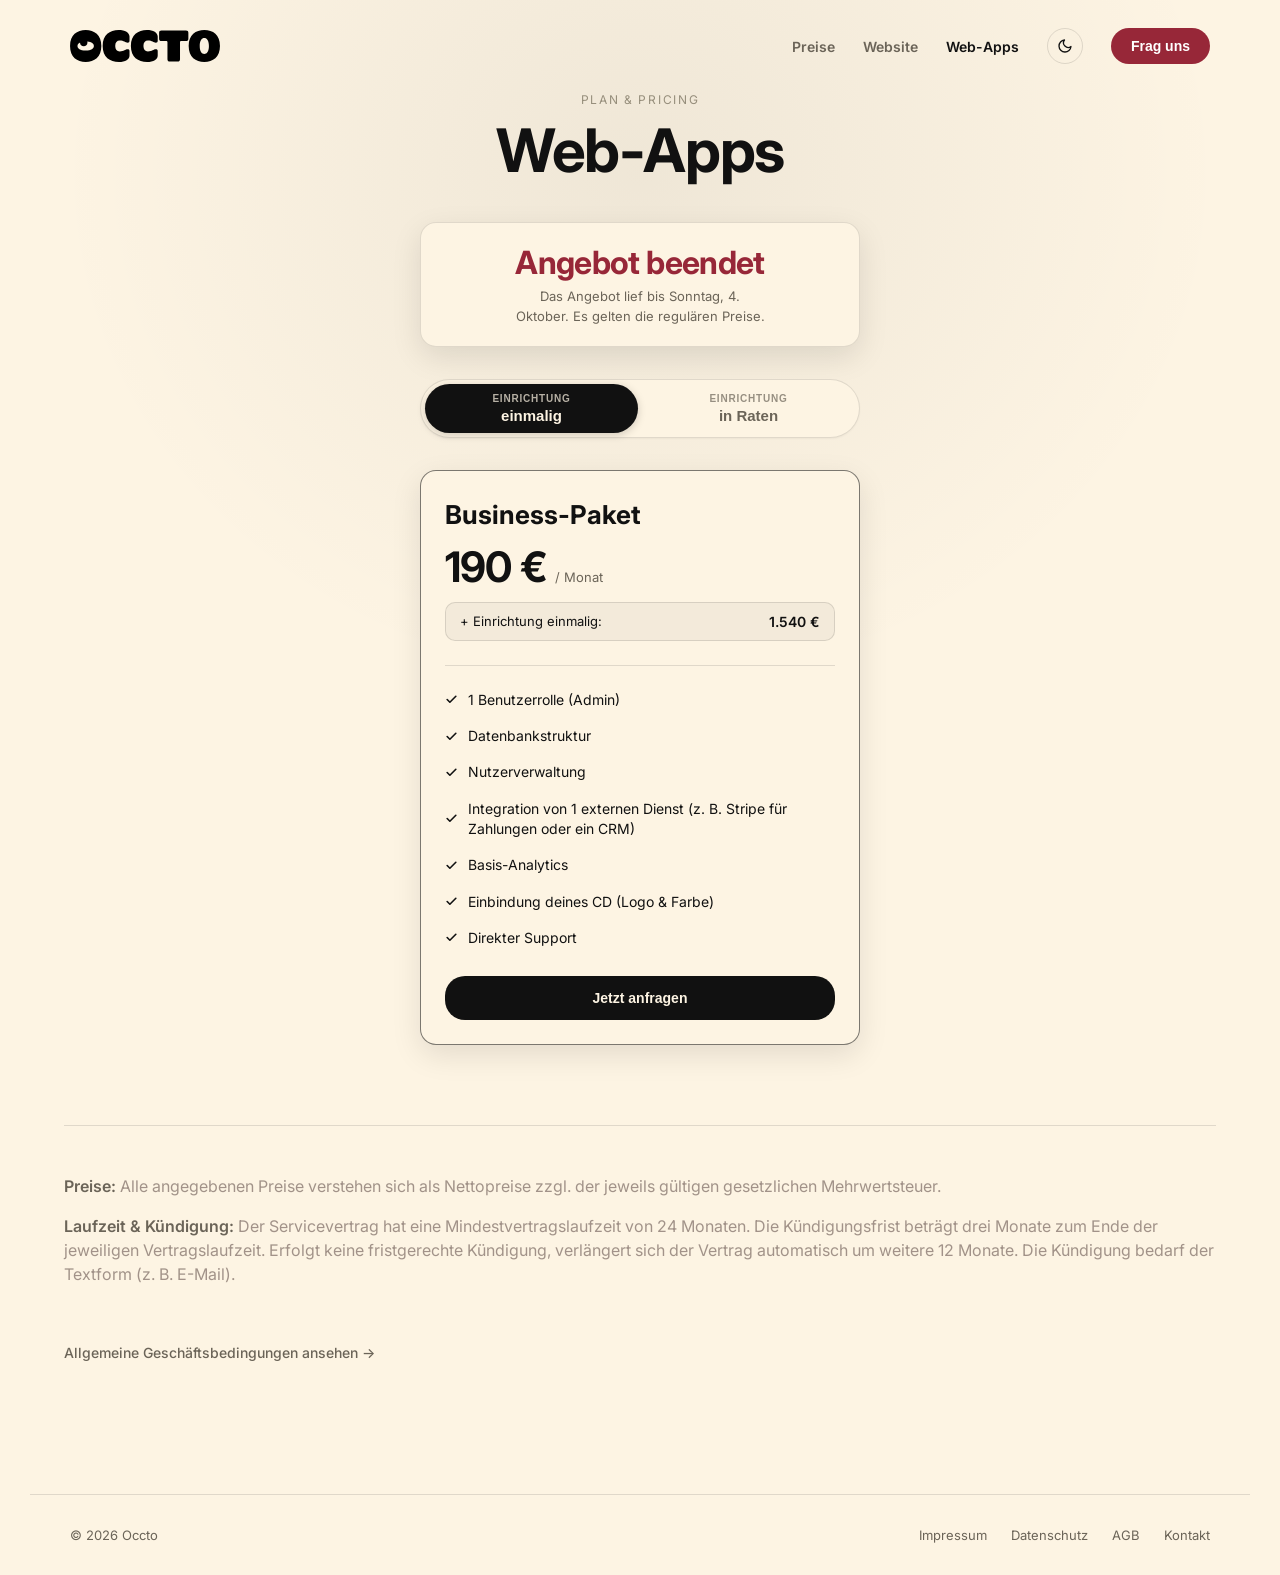
==== commit 80a3f5e8: "Show 100 EUR setup discount on Web-Apps pricing page The Web-Apps page now uses the same offer layou" ====
--- a/product-webapp/index.html
+++ b/product-webapp/index.html
@@ -11,7 +11,142 @@
   <link rel="preconnect" href="https://fonts.googleapis.com">
   <link rel="preconnect" href="https://fonts.gstatic.com" crossorigin>
   <link href="https://fonts.googleapis.com/css2?family=Inter:wght@400;500;600;700&display=swap" rel="stylesheet">
-  <link rel="stylesheet" href="../shared-assets/style.css">
+  <link rel="stylesheet" href="../shared-assets/style.css?v=4">
+  <style>
+    .grid.grid-single { grid-template-columns: 1fr; max-width: 420px; }
+    .accent { color: #972738; }
+    [data-theme="dark"] .accent { color: #e0607a; }
+    .offer-head .title { margin-bottom: 28px; }
+    .deal {
+      max-width: 400px;
+      margin: 0 auto 36px;
+      padding: 20px 22px 16px;
+      border-radius: 16px;
+      background: var(--card);
+      border: 1px solid var(--border);
+      box-shadow: var(--shadow-pop);
+      opacity: 0;
+      transform: translateY(8px);
+    }
+    .is-ready .deal { animation: sIn .6s ease .26s forwards; }
+    .deal-amount {
+      font-size: clamp(26px, 5vw, 32px);
+      font-weight: 700;
+      letter-spacing: -.02em;
+      line-height: 1;
+      color: #972738;
+    }
+    [data-theme="dark"] .deal-amount { color: #e0607a; }
+    .deal-text {
+      margin: 8px 0 0;
+      font-size: 13px;
+      line-height: 1.5;
+      color: var(--muted);
+    }
+    .deal-text { text-wrap: balance; }
+    .deal-text b { color: var(--text); font-weight: 600; white-space: nowrap; }
+    .countdown {
+      display: flex;
+      justify-content: center;
+      margin-top: 16px;
+      padding-top: 14px;
+      border-top: 1px solid var(--border);
+    }
+    .countdown div { flex: 1; max-width: 90px; text-align: center; }
+    .countdown div + div { border-left: 1px solid var(--border); }
+    .countdown b {
+      display: block;
+      font-size: 20px;
+      font-weight: 700;
+      line-height: 1;
+      font-variant-numeric: tabular-nums;
+    }
+    .countdown span {
+      display: block;
+      margin-top: 5px;
+      font-size: 10px;
+      text-transform: uppercase;
+      letter-spacing: .08em;
+      color: var(--muted-soft);
+    }
+    .countdown[hidden] { display: none; }
+    .offer-head .toggle-wrap { margin-bottom: 8px; }
+    /* Popup auf der Angebotsseite größer */
+    .modal-box { max-width: 480px; padding: 48px 40px 40px; }
+    .modal-box h3 { font-size: 30px; }
+    .modal-sub { font-size: 16px; margin-bottom: 24px; }
+    .modal-contact { padding: 26px; }
+    .modal-name { font-size: 19px; margin-bottom: 18px; }
+    .modal-line { font-size: 18px; }
+    .modal-line span { font-size: 14px; }
+    .offer-code {
+      margin-bottom: 16px;
+      padding: 18px 20px;
+      border: 2px dashed rgba(151, 39, 56, .45);
+      border-radius: 16px;
+      background: rgba(151, 39, 56, .06);
+      text-align: center;
+    }
+    .offer-code span, .offer-code small { display: block; color: var(--muted); }
+    .offer-code span { font-size: 12px; text-transform: uppercase; letter-spacing: .1em; font-weight: 600; }
+    .offer-code b {
+      display: block;
+      margin: 6px 0 4px;
+      font-size: 32px;
+      letter-spacing: .06em;
+      color: #972738;
+      user-select: all;
+    }
+    [data-theme="dark"] .offer-code b { color: #e0607a; }
+    .offer-code small { font-size: 13px; }
+    @media (max-width: 480px) {
+      .modal-box { padding: 40px 22px 26px; }
+      .modal-box h3 { font-size: 26px; }
+      .modal-line { font-size: 17px; }
+    }
+    .old-price { text-decoration: line-through; opacity: .55; margin-right: 6px; }
+    @media (max-width: 480px) {
+      .deal { padding: 18px 16px 14px; }
+      .countdown b { font-size: 18px; }
+      .toggle.toggle-segmented button { min-width: 116px; padding: 8px 16px; font-size: 14px; }
+    }
+
+    /* Einheitliche Spalte: Angebotsbox, Umschalter und Karte gleich breit */
+    :root { --offer-w: 440px; --offer-gap: 32px; }
+    .offer-head { margin-bottom: var(--offer-gap); }
+    .offer-head .title { margin-bottom: 40px; }
+    .deal,
+    .offer-head .toggle-wrap,
+    .grid.grid-single {
+      width: 100%;
+      max-width: var(--offer-w);
+      margin-left: auto;
+      margin-right: auto;
+    }
+    .deal { margin-bottom: var(--offer-gap); padding: 24px 24px 20px; }
+    .offer-head .toggle-wrap { margin-bottom: 0; }
+    .offer-head .toggle.toggle-segmented { display: flex; width: 100%; }
+    .offer-head .toggle.toggle-segmented button { flex: 1; min-width: 0; justify-content: center; }
+    .countdown div { max-width: none; }
+
+    /* Karte ohne Vergrößerung, damit sie exakt so breit ist wie Box und Umschalter */
+    .grid.grid-single .card.pop { transform: none; }
+    .grid.grid-single .card.pop.is-anim { animation-name: fadeUp; }
+    .grid.grid-single .card.pop:hover { transform: translateY(-2px); }
+    .grid.grid-single .card { padding: 28px 24px 24px; }
+    .grid.grid-single .badge { top: 20px; right: 20px; }
+    .grid.grid-single .plan-name { padding-right: 130px; margin-bottom: 16px; }
+
+    @media (max-width: 640px) {
+      :root { --offer-gap: 24px; }
+      .offer-head .title { font-size: clamp(34px, 10vw, 44px); margin-bottom: 28px; }
+      .deal { padding: 20px 16px 16px; }
+      .grid.grid-single .card { padding: 24px 18px 20px; }
+      .grid.grid-single .badge { top: 16px; right: 16px; }
+      .grid.grid-single .plan-name { padding-right: 0; margin-top: 28px; }
+      .section-divider { margin-top: 48px; }
+    }
+  </style>
   <style>
     .legal-footer {
       border-top: none;
@@ -50,24 +185,28 @@
     </header>
 
     <div class="container">
-      <div class="head">
-        <p class="kicker">Plan &amp; Pricing</p>
+      <div class="head offer-head">
+        <p class="kicker" id="offerKicker">Plan &amp; Pricing</p>
         <h1 class="title">Web-Apps</h1>
+        <div class="deal">
+          <div class="deal-amount" id="dealAmount">&nbsp;</div>
+          <p class="deal-text" id="offerSub">&nbsp;</p>
+          <div class="countdown" id="countdown">
+            <div><b id="cdD">0</b><span>Tage</span></div>
+            <div><b id="cdH">00</b><span>Std</span></div>
+            <div><b id="cdM">00</b><span>Min</span></div>
+            <div><b id="cdS">00</b><span>Sek</span></div>
+          </div>
+        </div>
         <div class="toggle-wrap">
-          <div class="toggle-group">
-            <div class="toggle" role="tablist">
-              <button id="btnMonthly" class="active" type="button">Monatlich</button>
-              <button id="btnOnetime" type="button">
-                Einmalig
-                <span class="save-pill">%</span>
-              </button>
-            </div>
-            <div class="save-line" id="saveLine">&nbsp;</div>
+          <div class="toggle toggle-segmented" role="tablist">
+            <button id="btnSeparate" class="active" type="button"><small>Einrichtung</small>einmalig</button>
+            <button id="btnIncluded" type="button"><small>Einrichtung</small>in Raten</button>
           </div>
         </div>
       </div>
 
-      <div class="grid" id="grid"></div>
+      <div class="grid grid-single" id="grid"></div>
 
       <hr class="section-divider">
 
@@ -80,7 +219,7 @@
           Monate. Die Kündigung bedarf der Textform (z.&nbsp;B. E-Mail).</p>
 
         <div class="legal-footer">
-          <a href="../agb.html">Allgemeine Geschäftsbedingungen (AGB) ansehen &rarr;</a>
+          <a href="../agb.html">Allgemeine Geschäftsbedingungen ansehen &rarr;</a>
         </div>
       </div>
     </div>
@@ -98,9 +237,16 @@
 
   <div class="modal-overlay" id="contactModal" hidden>
     <div class="modal-box" role="dialog" aria-modal="true" aria-labelledby="modalTitle">
-      <button class="modal-close" id="modalClose" type="button" aria-label="Schließen">&times;</button>
+      <button class="modal-close" id="modalClose" type="button" aria-label="Schließen">
+        <svg xmlns="http://www.w3.org/2000/svg" viewBox="0 0 24 24" fill="none" stroke="currentColor" stroke-width="2" stroke-linecap="round" stroke-linejoin="round"><line x1="18" y1="6" x2="6" y2="18" /><line x1="6" y1="6" x2="18" y2="18" /></svg>
+      </button>
       <h3 id="modalTitle">Jetzt anfragen</h3>
       <p class="modal-sub">Wir freuen uns auf Ihre Nachricht:</p>
+      <div class="offer-code">
+        <span>Dein Angebotscode</span>
+        <b>App2026</b>
+        <small>Bitte bei deiner Anfrage angeben</small>
+      </div>
       <div class="modal-contact">
         <p class="modal-name">Wesley Oliveira</p>
         <p class="modal-line"><span>Tel. oder WhatsApp:</span><a href="tel:+4917642772208">+49 176 42772208</a></p>
@@ -113,145 +259,128 @@
     // CHECK SVG icon
     const ICON_CHECK = '<svg xmlns="http://www.w3.org/2000/svg" viewBox="0 0 24 24" fill="none" stroke="currentColor" stroke-width="3" stroke-linecap="round" stroke-linejoin="round"><polyline points="20 6 9 17 4 12"/></svg>';
 
-    // Einmalzahlung = Einrichtung + Laufzeit von 2 Jahren im Voraus
-    const ONETIME_COMPARE_MONTHS = 24;
-
     const plans = [
       {
-        id: "starter",
-        name: "Starter",
-        concept: "Web-App Basis",
+        id: "business",
+        name: "Business-Paket",
         monthly: 190,
-        setupAmount: 1990,
-        onetimeAmount: 6390,
+        setupAmount: 1540,
         features: [
-          { label: "Umfang", value: "1 Benutzerrolle (z. B. nur der Endnutzer)" },
-          { label: "Datenbank", value: "Basis-Datenbankstruktur" },
-          { label: "Nutzer", value: "Standard-Nutzerverwaltung" },
-          { label: "Schnittstelle", value: "Integration von 1 externen Dienst (z. B. Stripe für Zahlungen oder ein CRM)" },
-          { label: "Service", value: "Basis-Analytics" },
+          "1 Benutzerrolle (Admin)",
+          "Datenbankstruktur",
+          "Nutzerverwaltung",
+          "Integration von 1 externen Dienst (z. B. Stripe für Zahlungen oder ein CRM)",
+          "Basis-Analytics",
+          "Einbindung deines CD (Logo & Farbe)",
+          "Direkter Support",
         ],
-        cta: "Starter wählen",
-        highlighted: false,
-      },
-      {
-        id: "business",
-        name: "Business",
-        concept: "Erweiterte Web-App",
-        monthly: 290,
-        setupAmount: 2990,
-        onetimeAmount: 9790,
-        features: [
-          { label: "Umfang", value: "Bis zu 3 Benutzerrollen" },
-          { label: "Datenbank", value: "Erweiterte Datenbankstruktur & Workflows" },
-          { label: "Design", value: "Individuelles UI/UX-Design (passend zur Marke)" },
-          { label: "Schnittstelle", value: "Mehrere Schnittstellen möglich" },
-          { label: "Support", value: "Erweiterte Analytics & 1 Std. monatlicher Support/Inhaltspflege" },
-        ],
-        cta: "Business wählen",
+        cta: "Jetzt anfragen",
         highlighted: true,
-        badge: "Empfehlung",
-      },
-      {
-        id: "enterprise",
-        name: "Enterprise",
-        concept: "Custom Web-App",
-        monthly: 390,
-        setupAmount: 4990,
-        onetimeAmount: 14190,
-        prefix: "ab ",
-        features: [
-          { label: "Umfang", value: "Unbegrenzte Benutzerrollen" },
-          { label: "Datenbank", value: "Performance & optimierte Datenbanken" },
-          { label: "Design", value: "Exklusives, voll-individuelles Design" },
-          { label: "Schnittstelle", value: "API-Architekturen & Anbindungen" },
-          { label: "Support", value: "Bevorzugter Support & Strategiegespräch" },
-        ],
-        cta: "Enterprise anfragen",
       },
     ];
 
-    // "monthly" | "onetime"
-    let billing = "monthly";
+    // Angebotsfrist: Standard ist OFFER_END, pro Kunde überschreibbar per URL, z. B. angebot/?bis=2026-10-15
+    const OFFER_END_DEFAULT = "2026-10-04";
+    const OFFER_DISCOUNT = 100;
+    const offerEnd = (() => {
+      const param = new URLSearchParams(location.search).get("bis");
+      const day = /^\d{4}-\d{2}-\d{2}$/.test(param || "") ? param : OFFER_END_DEFAULT;
+      return new Date(`${day}T23:59:59`);
+    })();
+    const offerActive = () => Date.now() <= offerEnd.getTime();
+
+    // Bei "Einrichtung in Raten" wird die Einrichtung auf die Mindestlaufzeit verteilt (auf volle Euro aufgerundet)
+    const SETUP_INSTALLMENT_MONTHS = 24;
+
+    // "separate" | "included"
+    let setupMode = "separate";
 
     const fmtEUR = (n) => new Intl.NumberFormat("de-DE", { style: "currency", currency: "EUR", maximumFractionDigits: 0 }).format(n);
+    const monthlyWithSetup = (p, setup) => p.monthly + Math.ceil(setup / SETUP_INSTALLMENT_MONTHS);
 
     function render() {
       const grid = document.getElementById("grid");
       grid.innerHTML = "";
+      const active = offerActive();
       plans.forEach((p, i) => {
-        const prefix = p.prefix ? p.prefix : "";
-        const setupDisplay = `${prefix}${fmtEUR(p.setupAmount)}`;
-
-        let price, unit;
-        if (billing === "onetime") { price = p.onetimeAmount; unit = "einmalig"; }
-        else { price = p.monthly; unit = "/ Monat"; }
-
-        const popClass = p.highlighted ? "pop is-anim" : "";
-        const badge = p.badge
-          ? `<div class="badge">${p.badge}</div>` : "";
-
         const featHtml = p.features.map(f =>
           `<li>
              <span class="check">${ICON_CHECK}</span>
-             <span class="value">${f.value}</span>
+             <span class="value">${f}</span>
            </li>`
         ).join("");
 
-        const btnClass = p.highlighted ? "btn btn-primary" : "btn btn-ghost";
-
-        let savingsHtml;
-        if (billing === "onetime") {
-          const compareTotal = p.setupAmount + p.monthly * ONETIME_COMPARE_MONTHS;
-          const savingsAmount = compareTotal - p.onetimeAmount;
-          savingsHtml = `<div class="savings show"><span class="savings-dot"></span>Du sparst ${prefix}${fmtEUR(savingsAmount)} bei Einmalzahlung</div>`;
+        const setup = active ? p.setupAmount - OFFER_DISCOUNT : p.setupAmount;
+        let price, oldPrice = "", setupHtml;
+        if (setupMode === "included") {
+          price = monthlyWithSetup(p, setup);
+          if (active) oldPrice = `<span class="price-unit old-price">${fmtEUR(monthlyWithSetup(p, p.setupAmount))}</span>`;
+          setupHtml = `<div class="setup">Einrichtung inklusive, keine Einmalzahlung</div>`;
         } else {
-          savingsHtml = `<div class="savings">&nbsp;</div>`;
+          price = p.monthly;
+          const old = active ? `<span class="old-price">${fmtEUR(p.setupAmount)}</span>` : "";
+          setupHtml = `<div class="setup">+ Einrichtung einmalig: ${old}<b>${fmtEUR(setup)}</b></div>`;
         }
-
-        const setupHtml = billing === "onetime"
-          ? ""
-          : `<div class="setup">+ Einmalige Einrichtung: <b>${setupDisplay}</b></div>`;
+        const badge = active ? `<div class="badge"><span class="dot"></span>${fmtEUR(OFFER_DISCOUNT)} gespart</div>` : "";
 
         const html = `
-        <div class="card ${popClass}" style="animation-delay:${0.32 + i * 0.08}s">
+        <div class="card pop is-anim" style="animation-delay:${0.32 + i * 0.08}s">
           ${badge}
           <h3 class="plan-name">${p.name}</h3>
-          <p class="plan-concept">${p.concept}</p>
 
           <div class="price-row">
-            <span class="price">${prefix}${fmtEUR(price)}</span>
-            <span class="price-unit">${unit}</span>
+            ${oldPrice}
+            <span class="price">${fmtEUR(price)}</span>
+            <span class="price-unit">/ Monat</span>
           </div>
-          ${savingsHtml}
           ${setupHtml}
 
           <div class="divider"></div>
 
           <ul class="feat">${featHtml}</ul>
 
-          <button class="${btnClass}" type="button" onclick="openContactModal()">
-            ${p.cta}
+          <button class="btn btn-primary" type="button" onclick="openContactModal()">
+            ${active ? "Angebot sichern" : p.cta}
           </button>
         </div>`;
         grid.insertAdjacentHTML("beforeend", html);
       });
-
-      // Update savings line under toggle
-      const line = document.getElementById("saveLine");
-      line.innerHTML = `&nbsp;`;
-    }
-
-    const btnM = document.getElementById("btnMonthly");
-    const btnO = document.getElementById("btnOnetime");
-    const toggleButtons = [btnM, btnO];
-    function setBilling(mode, btn) {
-      billing = mode;
-      toggleButtons.forEach(b => b.classList.toggle("active", b === btn));
+    }
+
+    const fmtDate = (d) => d.toLocaleDateString("de-DE", { weekday: "long", day: "numeric", month: "long" });
+
+    function renderCountdown() {
+      const ms = offerEnd.getTime() - Date.now();
+      if (ms < 0) {
+        
+        document.getElementById("dealAmount").textContent = "Angebot beendet";
+        document.getElementById("offerSub").textContent = `Das Angebot lief bis ${fmtDate(offerEnd)}. Es gelten die regulären Preise.`;
+        document.getElementById("countdown").hidden = true;
+        return false;
+      }
+      const pad = (n) => String(n).padStart(2, "0");
+      document.getElementById("dealAmount").textContent = `${fmtEUR(OFFER_DISCOUNT)} Rabatt`;
+      document.getElementById("offerSub").innerHTML = `auf die Einrichtung<br>bei Unterschrift bis <b>${fmtDate(offerEnd)}</b>`;
+      document.getElementById("cdD").textContent = Math.floor(ms / 86400000);
+      document.getElementById("cdH").textContent = pad(Math.floor(ms / 3600000) % 24);
+      document.getElementById("cdM").textContent = pad(Math.floor(ms / 60000) % 60);
+      document.getElementById("cdS").textContent = pad(Math.floor(ms / 1000) % 60);
+      return true;
+    }
+    renderCountdown();
+    const offerTimer = setInterval(() => {
+      if (!renderCountdown()) { clearInterval(offerTimer); render(); }
+    }, 1000);
+
+    const btnS = document.getElementById("btnSeparate");
+    const btnI = document.getElementById("btnIncluded");
+    function setSetupMode(mode, btn) {
+      setupMode = mode;
+      [btnS, btnI].forEach(b => b.classList.toggle("active", b === btn));
       render();
     }
-    btnM.addEventListener("click", () => setBilling("monthly", btnM));
-    btnO.addEventListener("click", () => setBilling("onetime", btnO));
+    btnS.addEventListener("click", () => setSetupMode("separate", btnS));
+    btnI.addEventListener("click", () => setSetupMode("included", btnI));
 
     render();
 
--- a/shared-assets/style.css
+++ b/shared-assets/style.css
@@ -311,6 +311,50 @@
   box-shadow: 0 0 0 3px rgba(var(--overlay-rgb), .08)
 }
 
+/* Segmented toggle: active option as solid button */
+.toggle.toggle-segmented {
+  gap: 4px;
+  padding: 4px;
+  background: var(--card);
+  border: 1px solid var(--border);
+  box-shadow: 0 1px 2px rgba(0, 0, 0, .04)
+}
+
+.toggle.toggle-segmented button {
+  flex-direction: column;
+  gap: 2px;
+  min-width: 132px;
+  padding: 9px 24px;
+  color: var(--muted);
+  font-size: 15px;
+  font-weight: 700;
+  line-height: 1.15
+}
+
+.toggle.toggle-segmented button small {
+  font-size: 10px;
+  font-weight: 600;
+  text-transform: uppercase;
+  letter-spacing: .08em;
+  opacity: .7
+}
+
+.toggle.toggle-segmented button:hover:not(.active) {
+  background: rgba(var(--overlay-rgb), .06);
+  color: var(--text)
+}
+
+.toggle.toggle-segmented button.active {
+  background: var(--btn-primary-bg);
+  color: var(--btn-primary-fg);
+  box-shadow: 0 2px 8px rgba(0, 0, 0, .18)
+}
+
+.toggle.toggle-segmented button:focus-visible {
+  outline: 2px solid #972738;
+  outline-offset: 2px
+}
+
 .save-line {
   font-size: 13px;
   color: var(--muted-soft);
@@ -743,7 +787,8 @@
   padding-top: 32px;
   display: flex;
   flex-direction: column;
-  gap: 14px
+  gap: 16px;
+  padding-bottom: 32px
 }
 
 .legal p {
@@ -765,7 +810,7 @@
 }
 
 .legal-footer {
-  margin-top: 24px;
+  margin-top: 40px;
   padding-top: 24px;
   border-top: 1px solid var(--border)
 }
@@ -1131,11 +1176,11 @@
 .modal-box {
   position: relative;
   width: 100%;
-  max-width: 380px;
+  max-width: 400px;
   background: var(--card-pop);
   border: 1px solid var(--border);
-  border-radius: 16px;
-  padding: 32px 28px;
+  border-radius: 20px;
+  padding: 40px 32px 32px;
   box-shadow: var(--shadow-modal);
   animation: modalPop .22s cubic-bezier(.22, 1, .36, 1)
 }
@@ -1164,49 +1209,53 @@
 
 .modal-close {
   position: absolute;
-  top: 14px;
-  right: 14px;
+  top: 20px;
+  right: 20px;
   width: 32px;
   height: 32px;
   border-radius: 9999px;
-  border: 1px solid var(--border);
+  border: none;
   background: transparent;
-  color: var(--text);
-  font-size: 18px;
-  line-height: 1;
+  color: var(--muted);
   cursor: pointer;
   display: inline-flex;
   align-items: center;
   justify-content: center;
-  transition: background .2s ease
+  transition: background .2s ease, color .2s ease
+}
+
+.modal-close svg {
+  width: 16px;
+  height: 16px
 }
 
 .modal-close:hover {
-  background: rgba(var(--overlay-rgb), .06)
+  background: rgba(var(--overlay-rgb), .06);
+  color: var(--text)
 }
 
 .modal-box h3 {
-  margin: 0 0 8px;
-  font-size: 22px;
+  margin: 0 0 10px;
+  font-size: 24px;
   font-weight: 700;
   letter-spacing: -.01em
 }
 
 .modal-sub {
-  margin: 0 0 24px;
+  margin: 0 0 28px;
   color: var(--muted);
-  font-size: 14px
+  font-size: 14px;
+  line-height: 1.5
 }
 
 .modal-contact {
-  background: rgba(var(--overlay-rgb), .04);
-  border: 1px solid var(--border);
-  border-radius: 12px;
-  padding: 18px 20px
+  background: rgba(var(--overlay-rgb), .035);
+  border-radius: 16px;
+  padding: 22px 22px
 }
 
 .modal-name {
-  margin: 0 0 12px;
+  margin: 0 0 16px;
   font-size: 16px;
   font-weight: 600
 }
@@ -1215,12 +1264,12 @@
   margin: 0;
   display: flex;
   flex-direction: column;
-  gap: 2px;
-  font-size: 14px
+  gap: 4px;
+  font-size: 15px
 }
 
 .modal-line+.modal-line {
-  margin-top: 12px
+  margin-top: 16px
 }
 
 .modal-line span {
@@ -1240,7 +1289,7 @@
 
 @media(max-width:480px) {
   .modal-box {
-    padding: 26px 20px
+    padding: 36px 24px 28px
   }
 }
 
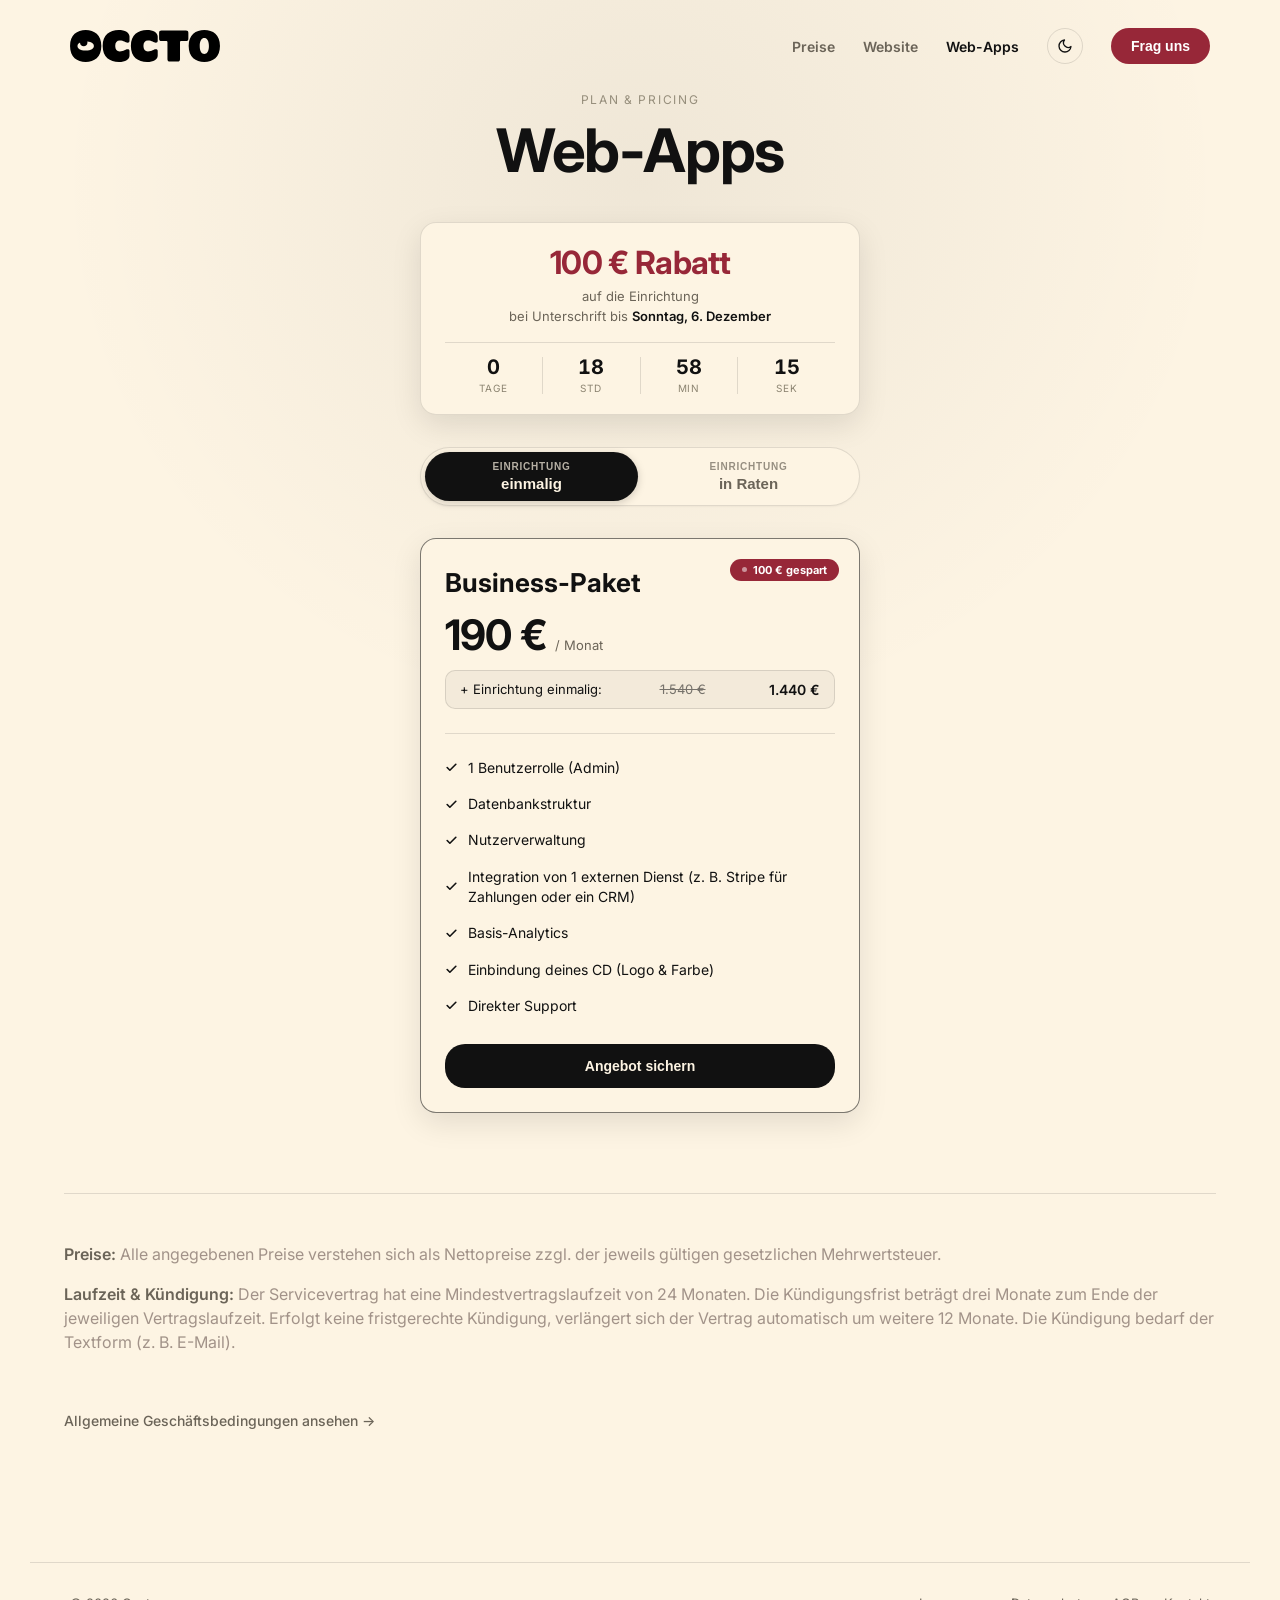
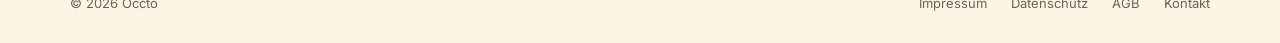
==== commit 6e39268f: "Roll offer deadline over to the next Sunday every week The offer no longer expires on a fixed date. " ====
--- a/product-webapp/index.html
+++ b/product-webapp/index.html
@@ -279,14 +279,21 @@
       },
     ];
 
-    // Angebotsfrist: Standard ist OFFER_END, pro Kunde überschreibbar per URL, z. B. angebot/?bis=2026-10-15
-    const OFFER_END_DEFAULT = "2026-10-04";
+    // Angebotsfrist: verlängert sich automatisch jede Woche bis Sonntag 23:59 (ab OFFER_FIRST_END).
+    // Pro Kunde feste Frist per URL möglich, z. B. angebot/?bis=2026-10-15 (läuft dann regulär ab).
+    const OFFER_FIRST_END = "2026-10-04";
     const OFFER_DISCOUNT = 100;
-    const offerEnd = (() => {
+    const fixedEndParam = (() => {
       const param = new URLSearchParams(location.search).get("bis");
-      const day = /^\d{4}-\d{2}-\d{2}$/.test(param || "") ? param : OFFER_END_DEFAULT;
-      return new Date(`${day}T23:59:59`);
+      return /^\d{4}-\d{2}-\d{2}$/.test(param || "") ? param : null;
     })();
+    function computeOfferEnd() {
+      if (fixedEndParam) return new Date(`${fixedEndParam}T23:59:59`);
+      const end = new Date(`${OFFER_FIRST_END}T23:59:59`);
+      while (end.getTime() < Date.now()) end.setDate(end.getDate() + 7);
+      return end;
+    }
+    let offerEnd = computeOfferEnd();
     const offerActive = () => Date.now() <= offerEnd.getTime();
 
     // Bei "Einrichtung in Raten" wird die Einrichtung auf die Mindestlaufzeit verteilt (auf volle Euro aufgerundet)
@@ -350,6 +357,10 @@
     const fmtDate = (d) => d.toLocaleDateString("de-DE", { weekday: "long", day: "numeric", month: "long" });
 
     function renderCountdown() {
+      if (!fixedEndParam && offerEnd.getTime() < Date.now()) {
+        offerEnd = computeOfferEnd();
+        render();
+      }
       const ms = offerEnd.getTime() - Date.now();
       if (ms < 0) {
         
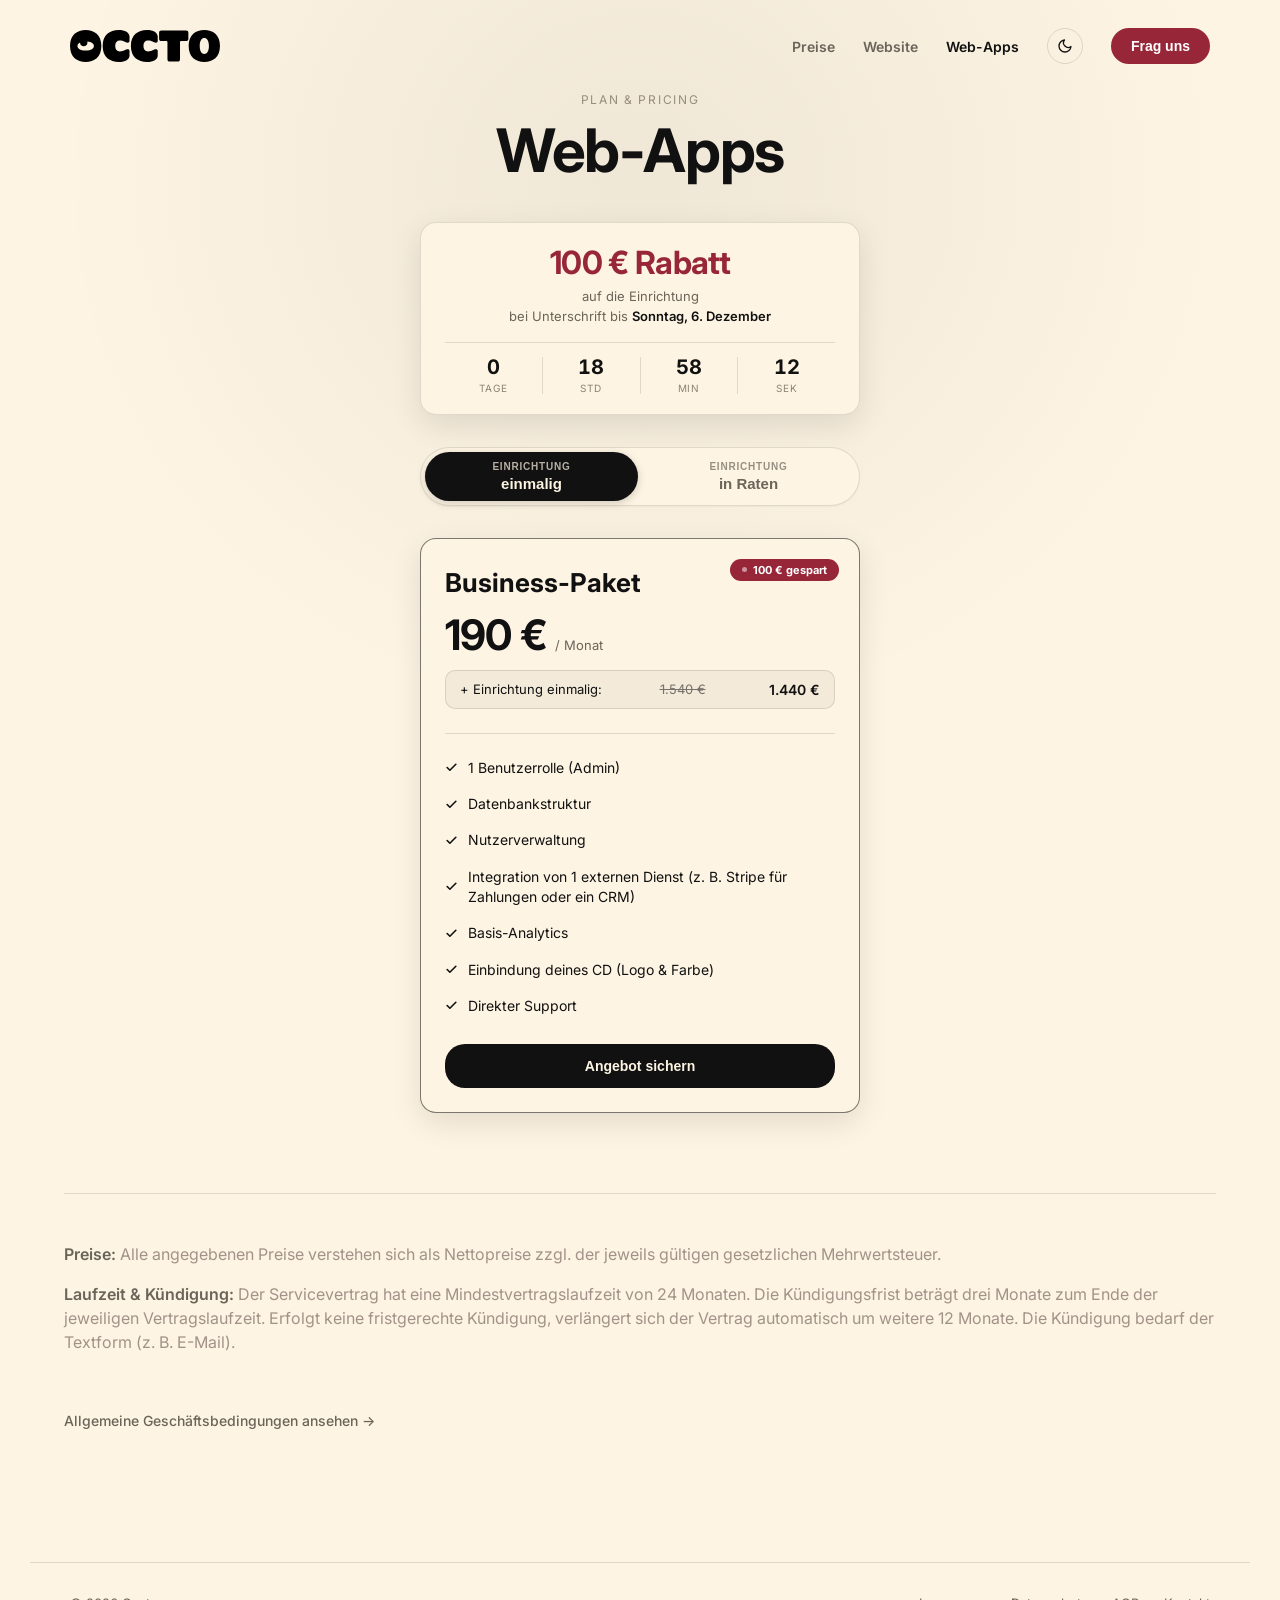
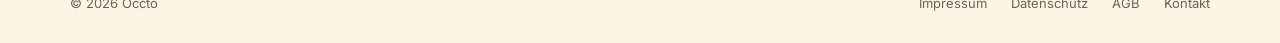
==== commit 4f428809: "Fix installment pricing display and remove separate offer page - Installment mode no longer shows a " ====
--- a/product-webapp/index.html
+++ b/product-webapp/index.html
@@ -280,7 +280,7 @@
     ];
 
     // Angebotsfrist: verlängert sich automatisch jede Woche bis Sonntag 23:59 (ab OFFER_FIRST_END).
-    // Pro Kunde feste Frist per URL möglich, z. B. angebot/?bis=2026-10-15 (läuft dann regulär ab).
+    // Pro Kunde feste Frist per URL möglich, z. B. product-webapp/?bis=2026-10-15 (läuft dann regulär ab).
     const OFFER_FIRST_END = "2026-10-04";
     const OFFER_DISCOUNT = 100;
     const fixedEndParam = (() => {
@@ -321,8 +321,7 @@
         let price, oldPrice = "", setupHtml;
         if (setupMode === "included") {
           price = monthlyWithSetup(p, setup);
-          if (active) oldPrice = `<span class="price-unit old-price">${fmtEUR(monthlyWithSetup(p, p.setupAmount))}</span>`;
-          setupHtml = `<div class="setup">Einrichtung inklusive, keine Einmalzahlung</div>`;
+          setupHtml = `<div class="setup">Einrichtung inklusive <span>ab Monat ${SETUP_INSTALLMENT_MONTHS + 1}: <b>${fmtEUR(p.monthly)}</b></span></div>`;
         } else {
           price = p.monthly;
           const old = active ? `<span class="old-price">${fmtEUR(p.setupAmount)}</span>` : "";
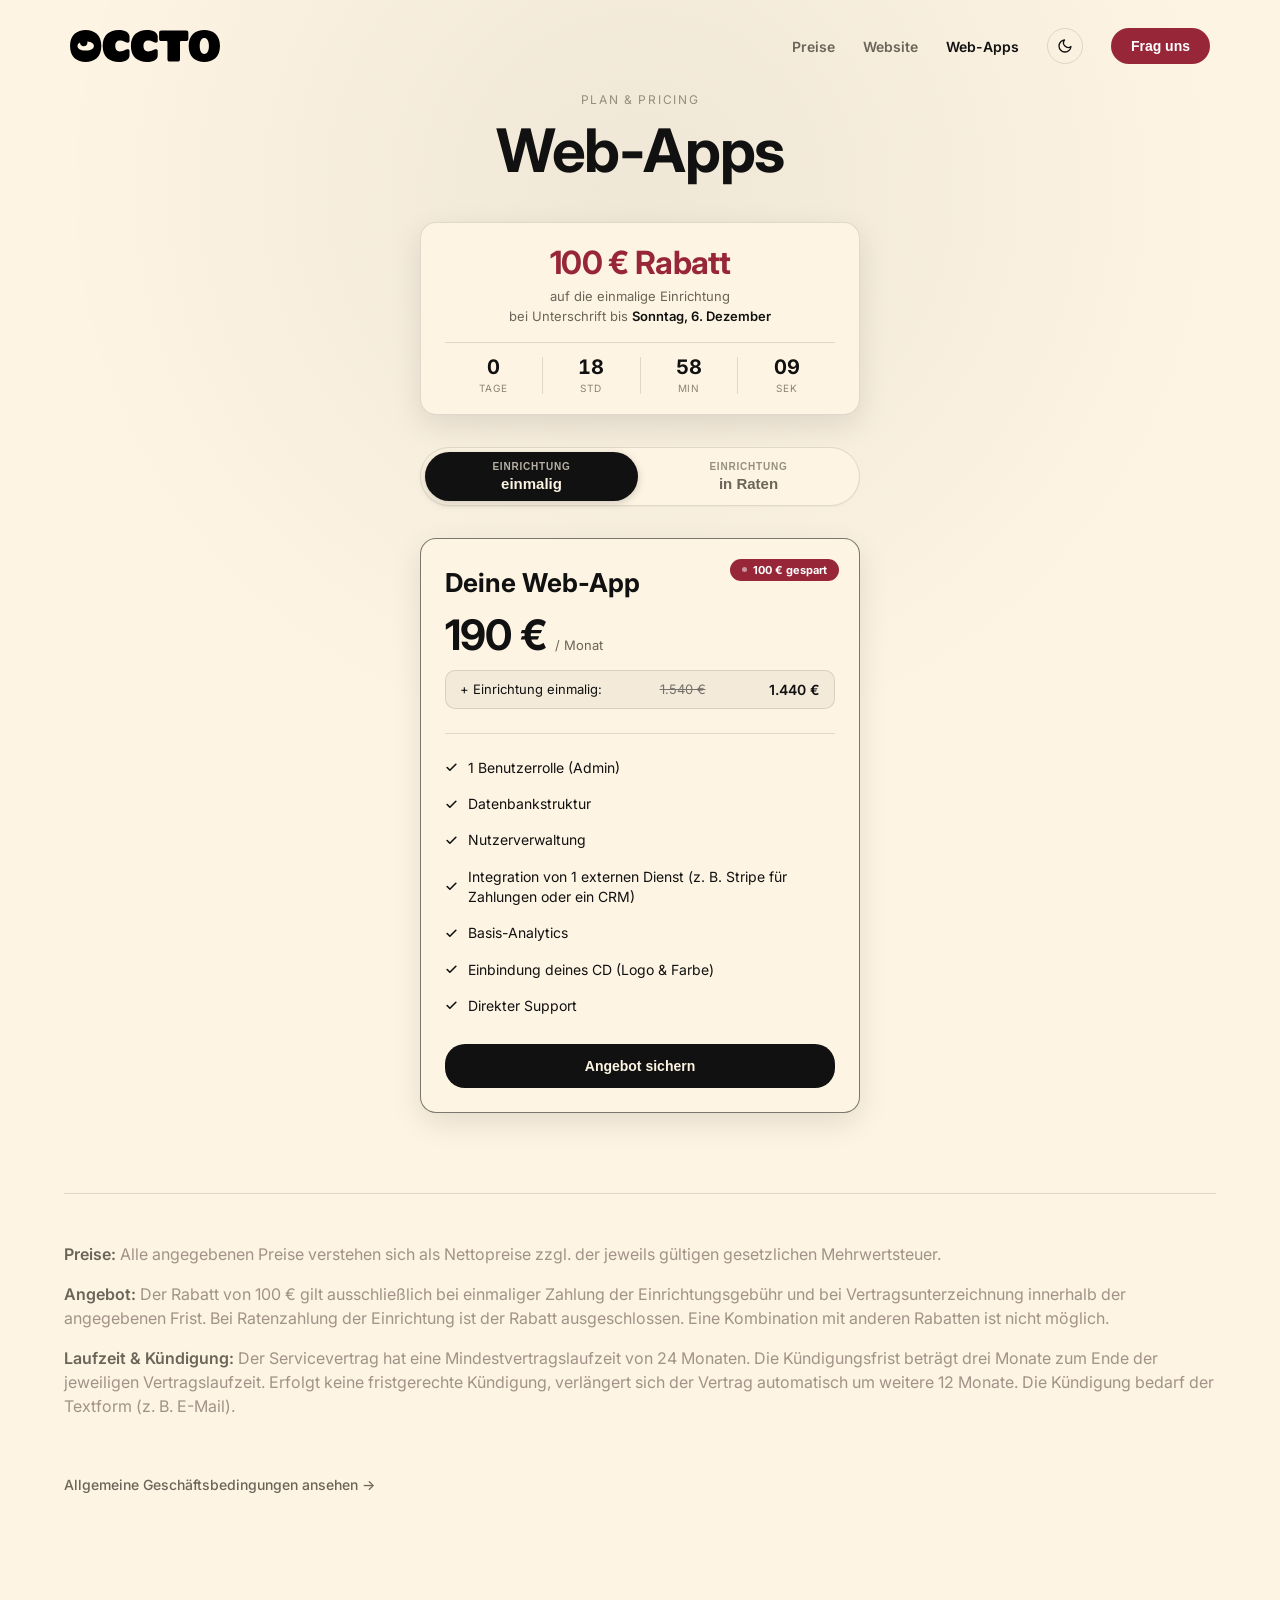
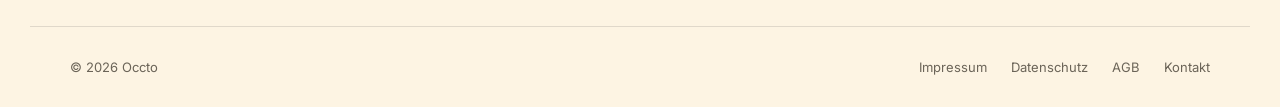
==== commit e69496cc: "Limit discount to one-time setup and add WhatsApp contact button - 100 EUR discount only applies whe" ====
--- a/product-webapp/index.html
+++ b/product-webapp/index.html
@@ -79,26 +79,25 @@
     .modal-name { font-size: 19px; margin-bottom: 18px; }
     .modal-line { font-size: 18px; }
     .modal-line span { font-size: 14px; }
-    .offer-code {
+    .wa-btn {
+      display: flex;
+      align-items: center;
+      justify-content: center;
+      gap: 10px;
+      width: 100%;
       margin-bottom: 16px;
-      padding: 18px 20px;
-      border: 2px dashed rgba(151, 39, 56, .45);
-      border-radius: 16px;
-      background: rgba(151, 39, 56, .06);
-      text-align: center;
-    }
-    .offer-code span, .offer-code small { display: block; color: var(--muted); }
-    .offer-code span { font-size: 12px; text-transform: uppercase; letter-spacing: .1em; font-weight: 600; }
-    .offer-code b {
-      display: block;
-      margin: 6px 0 4px;
-      font-size: 32px;
-      letter-spacing: .06em;
-      color: #972738;
-      user-select: all;
-    }
-    [data-theme="dark"] .offer-code b { color: #e0607a; }
-    .offer-code small { font-size: 13px; }
+      padding: 16px 20px;
+      border-radius: 9999px;
+      background: #25d366;
+      color: #fff;
+      font-size: 17px;
+      font-weight: 700;
+      text-decoration: none;
+      box-shadow: 0 6px 18px rgba(37, 211, 102, .3);
+      transition: filter .15s ease, transform .15s ease;
+    }
+    .wa-btn:hover { filter: brightness(.95); transform: translateY(-1px); }
+    .wa-btn svg { width: 22px; height: 22px; flex-shrink: 0; }
     @media (max-width: 480px) {
       .modal-box { padding: 40px 22px 26px; }
       .modal-box h3 { font-size: 26px; }
@@ -213,6 +212,9 @@
       <div class="legal">
         <p><b>Preise:</b> Alle angegebenen Preise verstehen sich als Nettopreise zzgl. der jeweils gültigen gesetzlichen
           Mehrwertsteuer.</p>
+        <p><b>Angebot:</b> Der Rabatt von 100&nbsp;€ gilt ausschließlich bei einmaliger Zahlung der Einrichtungsgebühr
+          und bei Vertragsunterzeichnung innerhalb der angegebenen Frist. Bei Ratenzahlung der Einrichtung ist der Rabatt
+          ausgeschlossen. Eine Kombination mit anderen Rabatten ist nicht möglich.</p>
         <p><b>Laufzeit & Kündigung:</b> Der Servicevertrag hat eine
           Mindestvertragslaufzeit von 24 Monaten. Die Kündigungsfrist beträgt drei Monate zum Ende der jeweiligen
           Vertragslaufzeit. Erfolgt keine fristgerechte Kündigung, verlängert sich der Vertrag automatisch um weitere 12
@@ -241,12 +243,11 @@
         <svg xmlns="http://www.w3.org/2000/svg" viewBox="0 0 24 24" fill="none" stroke="currentColor" stroke-width="2" stroke-linecap="round" stroke-linejoin="round"><line x1="18" y1="6" x2="6" y2="18" /><line x1="6" y1="6" x2="18" y2="18" /></svg>
       </button>
       <h3 id="modalTitle">Jetzt anfragen</h3>
-      <p class="modal-sub">Wir freuen uns auf Ihre Nachricht:</p>
-      <div class="offer-code">
-        <span>Dein Angebotscode</span>
-        <b>App2026</b>
-        <small>Bitte bei deiner Anfrage angeben</small>
-      </div>
+      <p class="modal-sub">Schreib uns direkt auf WhatsApp, wir melden uns schnell bei dir.</p>
+      <a class="wa-btn" id="waBtn" href="https://wa.me/4917642772208" target="_blank" rel="noopener">
+        <svg viewBox="0 0 24 24" fill="currentColor" aria-hidden="true"><path d="M17.47 14.38c-.3-.15-1.76-.87-2.03-.97-.27-.1-.47-.15-.67.15-.2.3-.77.97-.94 1.17-.17.2-.35.22-.64.07-.3-.15-1.26-.46-2.4-1.48-.89-.79-1.49-1.77-1.66-2.07-.17-.3-.02-.46.13-.61.13-.13.3-.35.45-.52.15-.17.2-.3.3-.5.1-.2.05-.37-.02-.52-.08-.15-.67-1.62-.92-2.22-.24-.58-.49-.5-.67-.51h-.57c-.2 0-.52.07-.79.37-.27.3-1.04 1.02-1.04 2.48 0 1.46 1.07 2.88 1.21 3.07.15.2 2.1 3.2 5.08 4.49.71.31 1.26.49 1.69.63.71.23 1.36.2 1.87.12.57-.09 1.76-.72 2.01-1.41.25-.7.25-1.29.17-1.41-.07-.13-.27-.2-.57-.35zM12.05 21.5h-.01a9.4 9.4 0 0 1-4.8-1.31l-.34-.2-3.57.93.95-3.48-.22-.36a9.42 9.42 0 0 1-1.44-5.02c0-5.2 4.23-9.43 9.44-9.43a9.37 9.37 0 0 1 6.67 2.77 9.37 9.37 0 0 1 2.76 6.67c0 5.2-4.24 9.43-9.44 9.43zm8.03-17.46A11.28 11.28 0 0 0 12.05.72C5.8.72.7 5.8.7 12.07c0 2 .52 3.95 1.52 5.67L.6 23.28l5.67-1.49a11.33 11.33 0 0 0 5.78 1.47h.01c6.26 0 11.35-5.09 11.35-11.35 0-3.03-1.18-5.88-3.33-8.03z"/></svg>
+        Schreib uns auf WhatsApp
+      </a>
       <div class="modal-contact">
         <p class="modal-name">Wesley Oliveira</p>
         <p class="modal-line"><span>Tel. oder WhatsApp:</span><a href="tel:+4917642772208">+49 176 42772208</a></p>
@@ -262,7 +263,7 @@
     const plans = [
       {
         id: "business",
-        name: "Business-Paket",
+        name: "Deine Web-App",
         monthly: 190,
         setupAmount: 1540,
         features: [
@@ -303,7 +304,9 @@
     let setupMode = "separate";
 
     const fmtEUR = (n) => new Intl.NumberFormat("de-DE", { style: "currency", currency: "EUR", maximumFractionDigits: 0 }).format(n);
-    const monthlyWithSetup = (p, setup) => p.monthly + Math.ceil(setup / SETUP_INSTALLMENT_MONTHS);
+    // Ratenzahlung: feste Einrichtung von INSTALLMENT_SETUP auf die Mindestlaufzeit verteilt (1.440 € / 24 = 60 €)
+    const INSTALLMENT_SETUP = 1440;
+    const monthlyWithSetup = (p) => p.monthly + Math.round(INSTALLMENT_SETUP / SETUP_INSTALLMENT_MONTHS);
 
     function render() {
       const grid = document.getElementById("grid");
@@ -317,17 +320,18 @@
            </li>`
         ).join("");
 
-        const setup = active ? p.setupAmount - OFFER_DISCOUNT : p.setupAmount;
-        let price, oldPrice = "", setupHtml;
+        const discounted = active && setupMode === "separate";
+        const setup = discounted ? p.setupAmount - OFFER_DISCOUNT : p.setupAmount;
+        let price, setupHtml;
         if (setupMode === "included") {
-          price = monthlyWithSetup(p, setup);
-          setupHtml = `<div class="setup">Einrichtung inklusive <span>ab Monat ${SETUP_INSTALLMENT_MONTHS + 1}: <b>${fmtEUR(p.monthly)}</b></span></div>`;
+          price = monthlyWithSetup(p);
+          setupHtml = "";
         } else {
           price = p.monthly;
-          const old = active ? `<span class="old-price">${fmtEUR(p.setupAmount)}</span>` : "";
+          const old = discounted ? `<span class="old-price">${fmtEUR(p.setupAmount)}</span>` : "";
           setupHtml = `<div class="setup">+ Einrichtung einmalig: ${old}<b>${fmtEUR(setup)}</b></div>`;
         }
-        const badge = active ? `<div class="badge"><span class="dot"></span>${fmtEUR(OFFER_DISCOUNT)} gespart</div>` : "";
+        const badge = discounted ? `<div class="badge"><span class="dot"></span>${fmtEUR(OFFER_DISCOUNT)} gespart</div>` : "";
 
         const html = `
         <div class="card pop is-anim" style="animation-delay:${0.32 + i * 0.08}s">
@@ -335,7 +339,6 @@
           <h3 class="plan-name">${p.name}</h3>
 
           <div class="price-row">
-            ${oldPrice}
             <span class="price">${fmtEUR(price)}</span>
             <span class="price-unit">/ Monat</span>
           </div>
@@ -346,7 +349,7 @@
           <ul class="feat">${featHtml}</ul>
 
           <button class="btn btn-primary" type="button" onclick="openContactModal()">
-            ${active ? "Angebot sichern" : p.cta}
+            ${discounted ? "Angebot sichern" : p.cta}
           </button>
         </div>`;
         grid.insertAdjacentHTML("beforeend", html);
@@ -370,7 +373,7 @@
       }
       const pad = (n) => String(n).padStart(2, "0");
       document.getElementById("dealAmount").textContent = `${fmtEUR(OFFER_DISCOUNT)} Rabatt`;
-      document.getElementById("offerSub").innerHTML = `auf die Einrichtung<br>bei Unterschrift bis <b>${fmtDate(offerEnd)}</b>`;
+      document.getElementById("offerSub").innerHTML = `auf die einmalige Einrichtung<br>bei Unterschrift bis <b>${fmtDate(offerEnd)}</b>`;
       document.getElementById("cdD").textContent = Math.floor(ms / 86400000);
       document.getElementById("cdH").textContent = pad(Math.floor(ms / 3600000) % 24);
       document.getElementById("cdM").textContent = pad(Math.floor(ms / 60000) % 60);
@@ -481,6 +484,9 @@
     const contactModal = document.getElementById("contactModal");
     const modalClose = document.getElementById("modalClose");
     function openContactModal() {
+      const option = setupMode === "included" ? "Einrichtung in Raten" : "Einrichtung einmalig";
+      const text = `Hallo Wesley, ich interessiere mich für eine Web-App (${option}).`;
+      document.getElementById("waBtn").href = `https://wa.me/4917642772208?text=${encodeURIComponent(text)}`;
       contactModal.hidden = false;
     }
     function closeContactModal() {
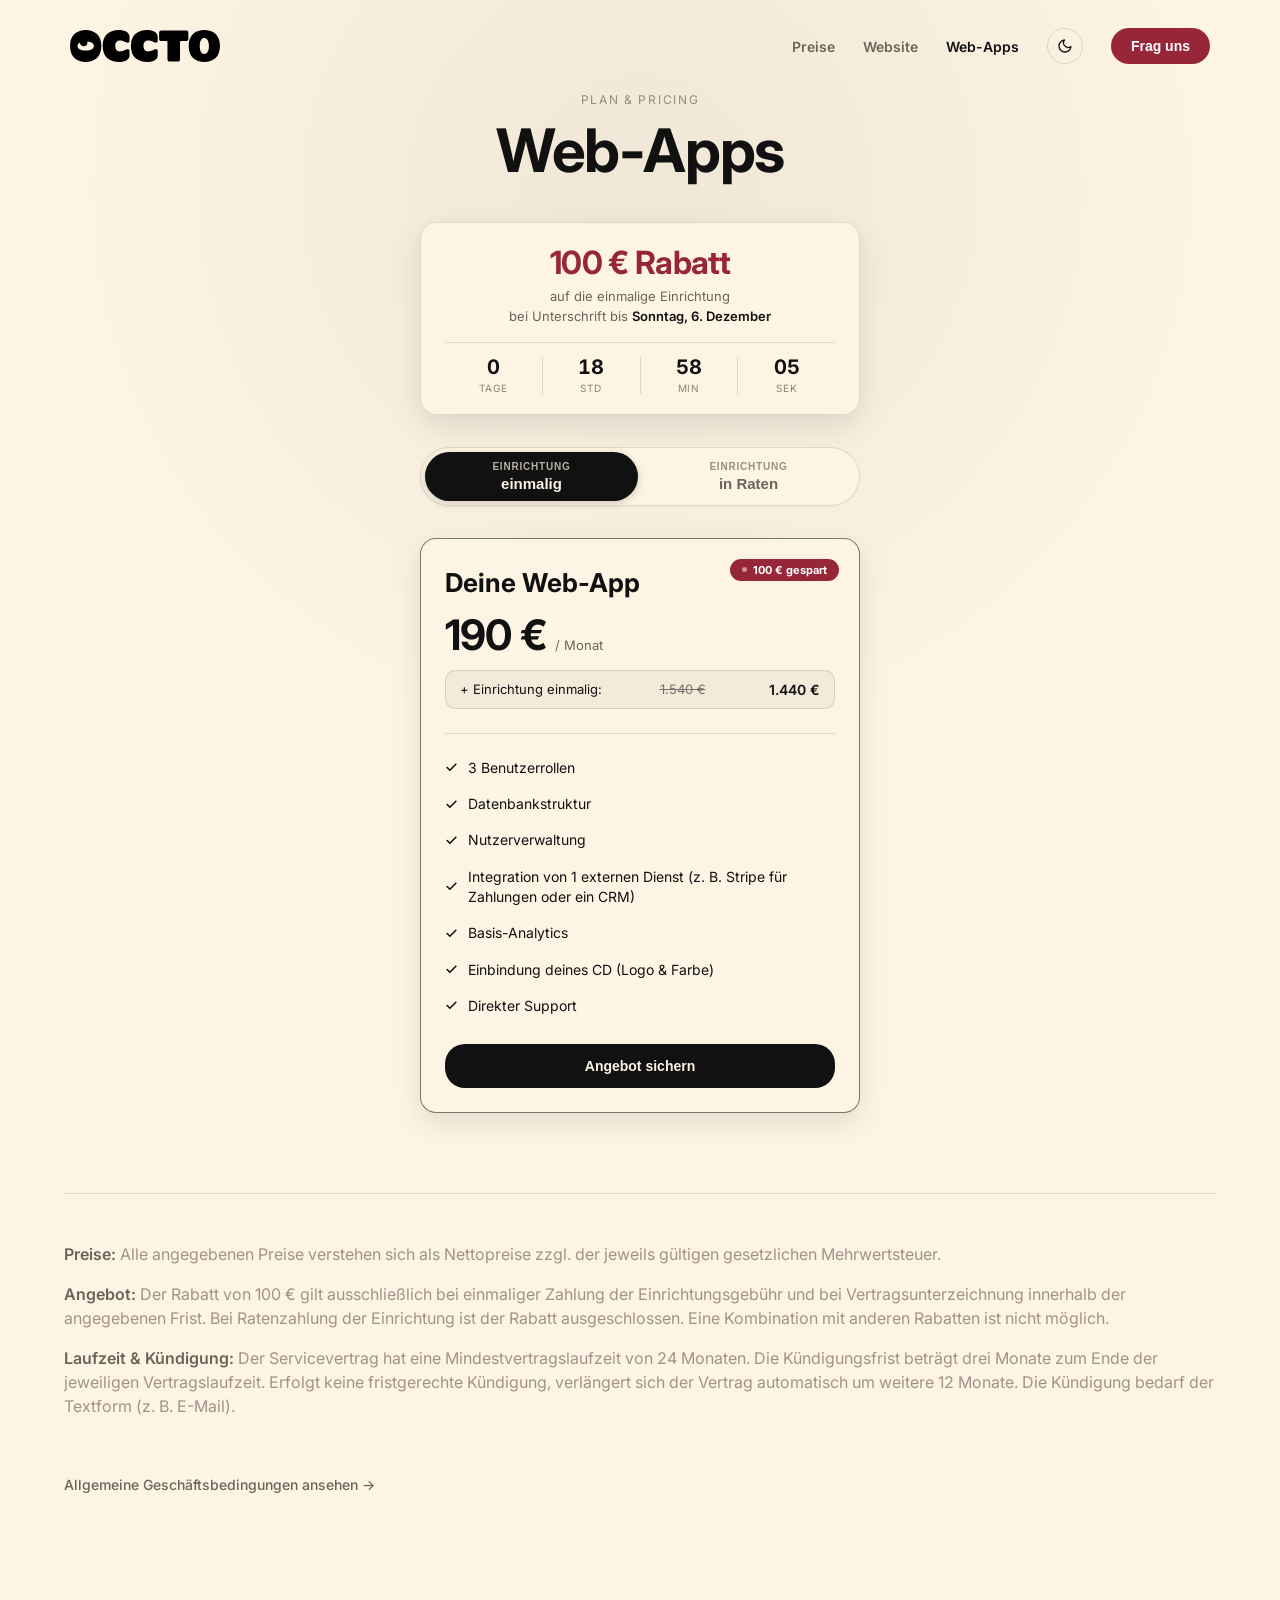
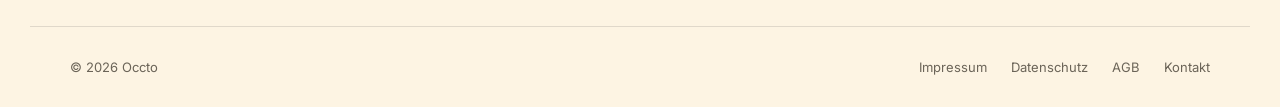
==== commit 6081c3b8: "Change Web-App feature to 3 user roles Co-Authored-By: Claude Opus 5.5 <noreply@anthropic.com>" ====
--- a/product-webapp/index.html
+++ b/product-webapp/index.html
@@ -267,7 +267,7 @@
         monthly: 190,
         setupAmount: 1540,
         features: [
-          "1 Benutzerrolle (Admin)",
+          "3 Benutzerrollen",
           "Datenbankstruktur",
           "Nutzerverwaltung",
           "Integration von 1 externen Dienst (z. B. Stripe für Zahlungen oder ein CRM)",
